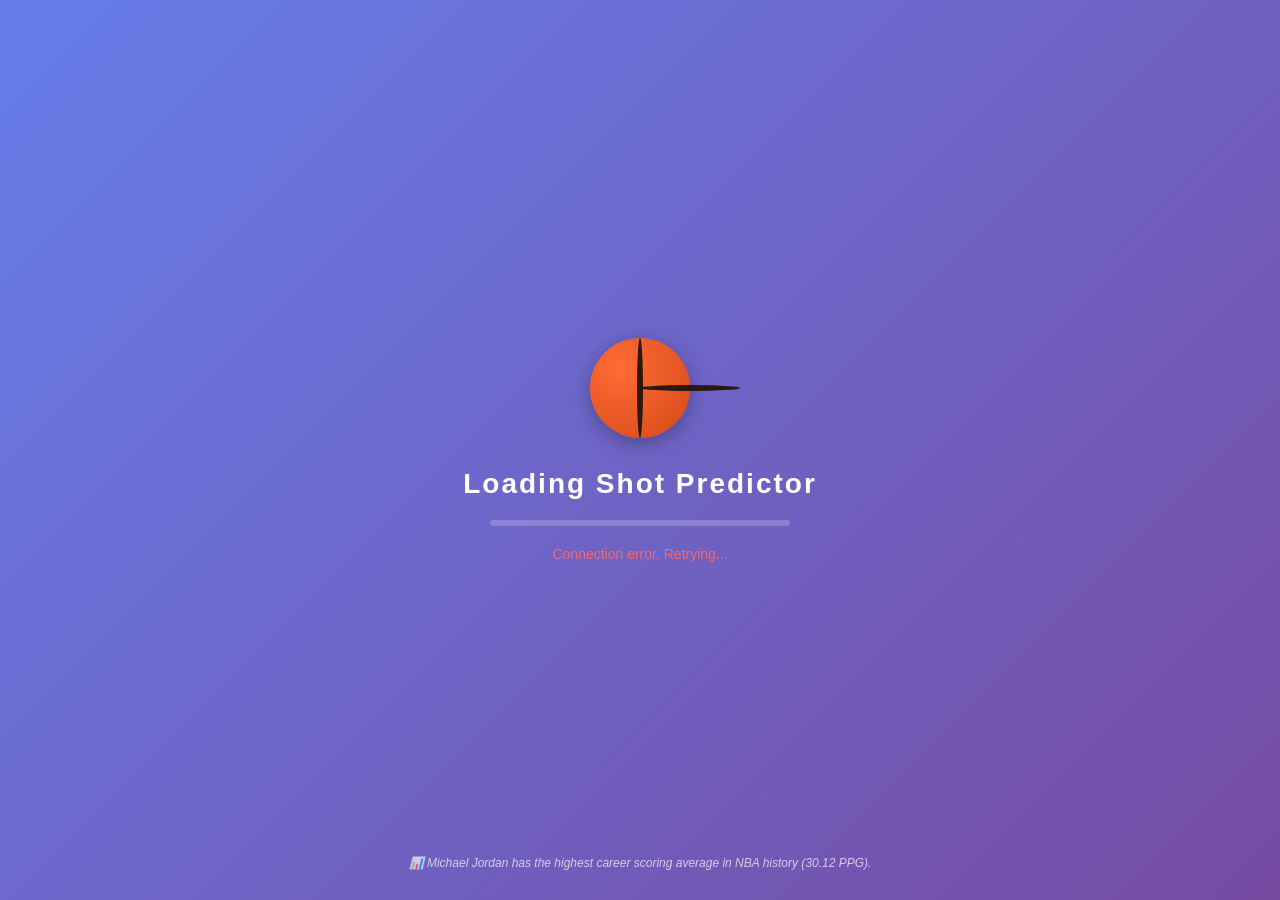
==== templates/loading.html @ 74094170 "Update loading.html" ====
<!DOCTYPE html>
<html lang="en">
<head>
    <meta charset="UTF-8">
    <meta name="viewport" content="width=device-width, initial-scale=1.0">
    <meta http-equiv="Cache-Control" content="no-cache, no-store, must-revalidate">
    <meta http-equiv="Pragma" content="no-cache">
    <meta http-equiv="Expires" content="0">
    <title>Loading - Basketball Shot Predictor</title>
    <style>
        * {
            margin: 0;
            padding: 0;
            box-sizing: border-box;
        }

        body {
            font-family: 'Segoe UI', Tahoma, Geneva, Verdana, sans-serif;
            background: linear-gradient(135deg, #667eea 0%, #764ba2 100%);
            height: 100vh;
            display: flex;
            justify-content: center;
            align-items: center;
            overflow: hidden;
        }

        .loading-container {
            text-align: center;
            color: white;
        }

        .basketball-loader {
            width: 100px;
            height: 100px;
            margin: 0 auto 30px;
            position: relative;
            animation: bounce 0.8s infinite ease-in-out;
        }

        .basketball {
            width: 100px;
            height: 100px;
            background: radial-gradient(circle at 30% 30%, #FF6B35, #D44918);
            border-radius: 50%;
            position: relative;
            box-shadow: 0 5px 20px rgba(0,0,0,0.3);
        }

        .basketball::before,
        .basketball::after {
            content: '';
            position: absolute;
            background-color: #2C1810;
            border-radius: 50%;
        }

        .basketball::before {
            width: 100%;
            height: 6px;
            top: 50%;
            transform: translateY(-50%);
        }

        .basketball::after {
            width: 6px;
            height: 100%;
            left: 50%;
            transform: translateX(-50%);
        }

        .loading-text {
            font-size: 28px;
            margin-bottom: 20px;
            font-weight: bold;
            letter-spacing: 2px;
        }

        .progress-bar-container {
            width: 300px;
            height: 6px;
            background: rgba(255,255,255,0.2);
            border-radius: 3px;
            margin: 20px auto;
            overflow: hidden;
        }

        .progress-bar {
            width: 0%;
            height: 100%;
            background: #FF6B35;
            border-radius: 3px;
            transition: width 0.3s ease;
        }

        .status-text {
            font-size: 14px;
            opacity: 0.9;
            margin-top: 10px;
        }

        .shot-fact {
            position: absolute;
            bottom: 30px;
            left: 0;
            right: 0;
            text-align: center;
            color: rgba(255,255,255,0.7);
            font-size: 12px;
            font-style: italic;
        }

        @keyframes bounce {
            0%, 100% {
                transform: translateY(0);
            }
            50% {
                transform: translateY(-20px);
            }
        }

        .fade-out {
            animation: fadeOut 0.5s ease-out forwards;
        }

        @keyframes fadeOut {
            from {
                opacity: 1;
            }
            to {
                opacity: 0;
                visibility: hidden;
            }
        }
    </style>
</head>
<body>
    <div class="loading-container" id="loadingContainer">
        <div class="basketball-loader">
            <div class="basketball"></div>
        </div>
        <div class="loading-text">Loading Shot Predictor</div>
        <div class="progress-bar-container">
            <div class="progress-bar" id="progressBar"></div>
        </div>
        <div class="status-text" id="statusText">Preparing your experience...</div>
    </div>
    
    <div class="shot-fact" id="factText"></div>

    <script>
        // Basketball facts to show during loading
        const basketballFacts = [
            "🏀 Did you know? The three-point line was introduced in the NBA in 1979.",
            "📊 Michael Jordan has the highest career scoring average in NBA history (30.12 PPG).",
            "🏆 Stephen Curry holds the record for most three-pointers made in a season (402).",
            "🎯 The free throw line is 15 feet from the backboard.",
            "⏱️ The shot clock was introduced in 1954 to speed up the game.",
            "🌟 LeBron James is the only player to record 30,000 points, 10,000 rebounds, and 10,000 assists.",
            "🏀 The NBA's all-time scoring leader is LeBron James.",
            "📈 The most points scored in a single game is 100 by Wilt Chamberlain.",
            "🎪 The basketball hoop is 10 feet high.",
            "⏰ Games consist of four 12-minute quarters in the NBA."
        ];
        
        let progress = 0;
        let factIndex = 0;
        const progressBar = document.getElementById('progressBar');
        const statusText = document.getElementById('statusText');
        const loadingContainer = document.getElementById('loadingContainer');
        const factText = document.getElementById('factText');
        
        const statusMessages = [
            'Loading prediction model...',
            'Analyzing shot patterns...',
            'Calibrating shooting metrics...',
            'Ready to predict your shots!'
        ];
        
        // Show random basketball facts
        function showRandomFact() {
            factIndex = (factIndex + 1) % basketballFacts.length;
            factText.textContent = basketballFacts[factIndex];
            factText.style.opacity = '1';
        }
        
        // Start showing facts every 3 seconds
        showRandomFact();
        setInterval(showRandomFact, 3500);
        
        async function initialize() {
            // Animate progress bar
            const progressInterval = setInterval(() => {
                if (progress < 90) {
                    progress += Math.random() * 12;
                    progress = Math.min(progress, 90);
                    progressBar.style.width = progress + '%';
                    
                    const messageIndex = Math.min(Math.floor(progress / 25), statusMessages.length - 1);
                    statusText.textContent = statusMessages[messageIndex];
                }
            }, 200);
            
            try {
                // Call the initialization endpoint
                const response = await fetch('/api/initialize', {
                    method: 'GET',
                    headers: {
                        'Cache-Control': 'no-cache',
                        'Pragma': 'no-cache'
                    }
                });
                
                const data = await response.json();
                
                clearInterval(progressInterval);
                
                if (data.status === 'success') {
                    // Complete the progress bar
                    progressBar.style.width = '100%';
                    statusText.textContent = 'Ready! Redirecting...';
                    
                    // Wait a moment to show completion
                    await new Promise(resolve => setTimeout(resolve, 800));
                    
                    // Fade out loading screen
                    loadingContainer.classList.add('fade-out');
                    
                    // Redirect to main application
                    setTimeout(() => {
                        window.location.href = '/';
                    }, 500);
                } else {
                    throw new Error(data.message);
                }
            } catch (error) {
                clearInterval(progressInterval);
                console.error('Initialization error:', error);
                statusText.textContent = 'Connection error. Retrying...';
                statusText.style.color = '#ff6b6b';
                
                // Retry after 2 seconds
                setTimeout(() => {
                    statusText.style.color = 'white';
                    statusText.textContent = 'Retrying...';
                    progress = 0;
                    progressBar.style.width = '0%';
                    initialize();
                }, 2000);
            }
        }
        
        // Start initialization when page loads
        if (document.readyState === 'loading') {
            document.addEventListener('DOMContentLoaded', initialize);
        } else {
            initialize();
        }
    </script>
</body>
</html>
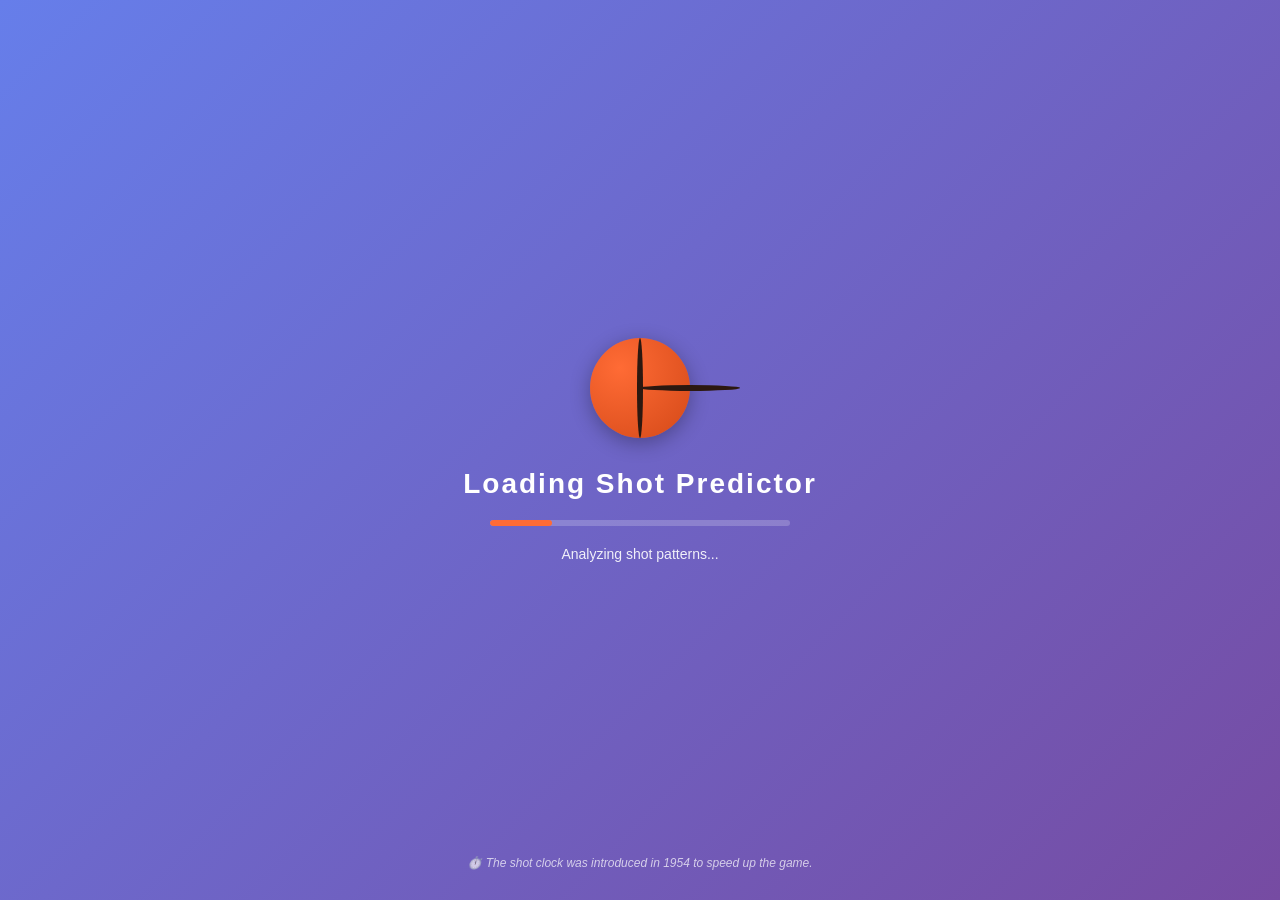
==== commit 284417d7: "Update loading.html" ====
--- a/templates/loading.html
+++ b/templates/loading.html
@@ -159,7 +159,9 @@
             "🏀 The NBA's all-time scoring leader is LeBron James.",
             "📈 The most points scored in a single game is 100 by Wilt Chamberlain.",
             "🎪 The basketball hoop is 10 feet high.",
-            "⏰ Games consist of four 12-minute quarters in the NBA."
+            "⏰ Games consist of four 12-minute quarters in the NBA.",
+            "🎯 Career free throw percentage leader is Stephen Curry at 90.8%",
+            "🏆 The Chicago Bulls had a 72-10 season in 1995-96"
         ];
         
         let progress = 0;
@@ -173,12 +175,13 @@
             'Loading prediction model...',
             'Analyzing shot patterns...',
             'Calibrating shooting metrics...',
+            'Loading player statistics...',
             'Ready to predict your shots!'
         ];
         
         // Show random basketball facts
         function showRandomFact() {
-            factIndex = (factIndex + 1) % basketballFacts.length;
+            factIndex = Math.floor(Math.random() * basketballFacts.length);
             factText.textContent = basketballFacts[factIndex];
             factText.style.opacity = '1';
         }
@@ -188,6 +191,8 @@
         setInterval(showRandomFact, 3500);
         
         async function initialize() {
+            console.log("Loading screen started - initializing...");
+            
             // Animate progress bar
             const progressInterval = setInterval(() => {
                 if (progress < 90) {
@@ -195,14 +200,17 @@
                     progress = Math.min(progress, 90);
                     progressBar.style.width = progress + '%';
                     
-                    const messageIndex = Math.min(Math.floor(progress / 25), statusMessages.length - 1);
+                    const messageIndex = Math.min(Math.floor(progress / 20), statusMessages.length - 1);
                     statusText.textContent = statusMessages[messageIndex];
                 }
             }, 200);
             
             try {
-                // Call the initialization endpoint
-                const response = await fetch('/api/initialize', {
+                // Simulate loading time (remove or adjust as needed)
+                await new Promise(resolve => setTimeout(resolve, 2000));
+                
+                // Call the initialization endpoint (optional)
+                await fetch('/api/initialize', {
                     method: 'GET',
                     headers: {
                         'Cache-Control': 'no-cache',
@@ -210,28 +218,23 @@
                     }
                 });
                 
-                const data = await response.json();
-                
                 clearInterval(progressInterval);
                 
-                if (data.status === 'success') {
-                    // Complete the progress bar
-                    progressBar.style.width = '100%';
-                    statusText.textContent = 'Ready! Redirecting...';
-                    
-                    // Wait a moment to show completion
-                    await new Promise(resolve => setTimeout(resolve, 800));
-                    
-                    // Fade out loading screen
-                    loadingContainer.classList.add('fade-out');
-                    
-                    // Redirect to main application
-                    setTimeout(() => {
-                        window.location.href = '/';
-                    }, 500);
-                } else {
-                    throw new Error(data.message);
-                }
+                // Complete the progress bar
+                progressBar.style.width = '100%';
+                statusText.textContent = 'Ready! Redirecting...';
+                
+                // Wait a moment to show completion
+                await new Promise(resolve => setTimeout(resolve, 800));
+                
+                // Fade out loading screen
+                loadingContainer.classList.add('fade-out');
+                
+                // Redirect to main application with loaded parameter
+                setTimeout(() => {
+                    window.location.href = '/?loaded=true';
+                }, 500);
+                
             } catch (error) {
                 clearInterval(progressInterval);
                 console.error('Initialization error:', error);
@@ -249,10 +252,19 @@
             }
         }
         
+        // Prevent back/forward cache from skipping loading screen
+        window.addEventListener('pageshow', function(event) {
+            if (event.persisted) {
+                console.log('Page restored from cache, reloading to show loading screen');
+                window.location.reload();
+            }
+        });
+        
         // Start initialization when page loads
         if (document.readyState === 'loading') {
             document.addEventListener('DOMContentLoaded', initialize);
         } else {
+            console.log('Document already loaded, running initialization immediately');
             initialize();
         }
     </script>
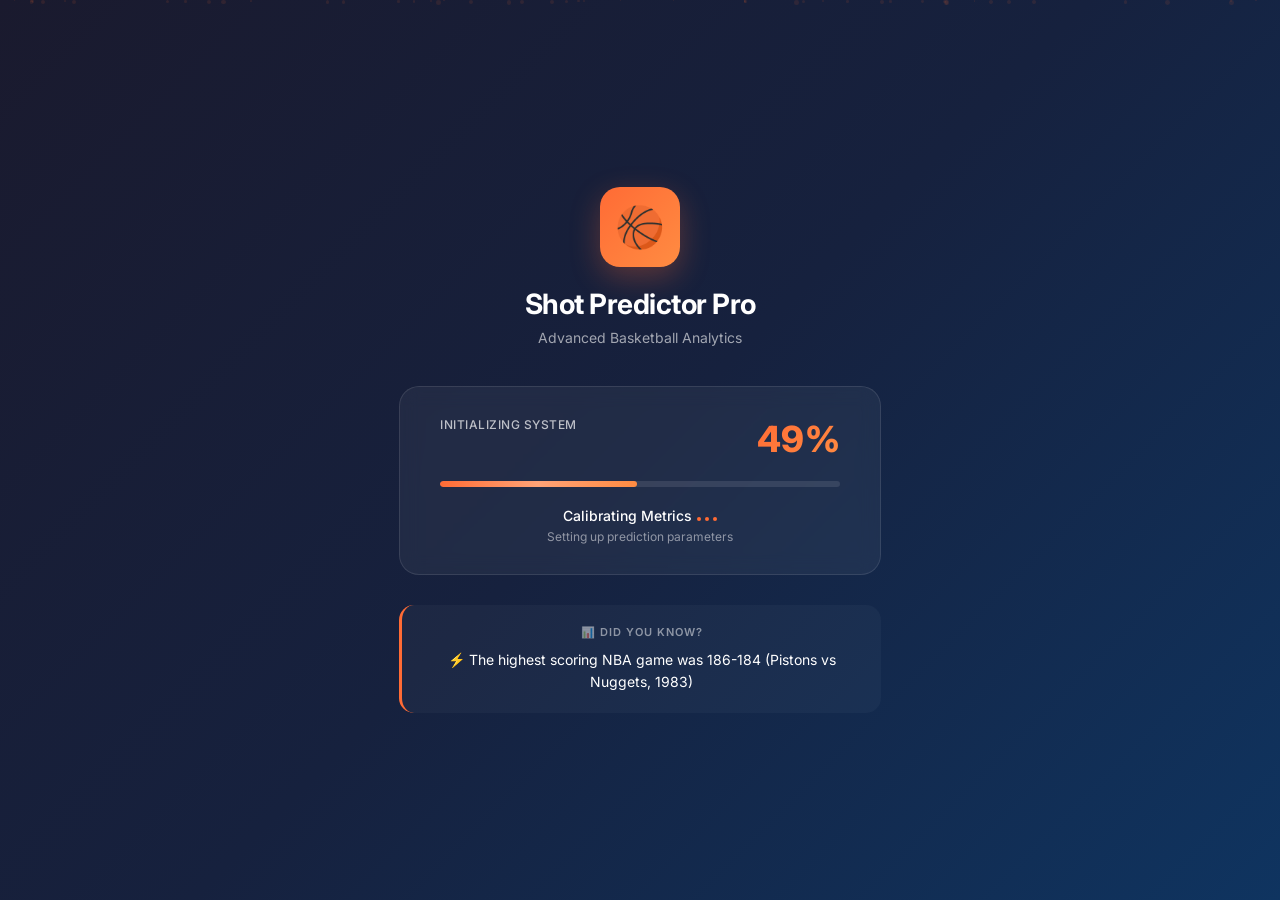
==== commit 8ee00de7: "Update loading.html" ====
--- a/templates/loading.html
+++ b/templates/loading.html
@@ -6,7 +6,8 @@
     <meta http-equiv="Cache-Control" content="no-cache, no-store, must-revalidate">
     <meta http-equiv="Pragma" content="no-cache">
     <meta http-equiv="Expires" content="0">
-    <title>Loading - Basketball Shot Predictor</title>
+    <title>Basketball Shot Predictor | Loading</title>
+    <link href="https://fonts.googleapis.com/css2?family=Inter:wght@300;400;500;600;700;800&display=swap" rel="stylesheet">
     <style>
         * {
             margin: 0;
@@ -15,116 +16,303 @@
         }
 
         body {
-            font-family: 'Segoe UI', Tahoma, Geneva, Verdana, sans-serif;
-            background: linear-gradient(135deg, #667eea 0%, #764ba2 100%);
-            height: 100vh;
+            font-family: 'Inter', -apple-system, BlinkMacSystemFont, 'Segoe UI', sans-serif;
+            background: linear-gradient(135deg, #1a1a2e 0%, #16213e 50%, #0f3460 100%);
+            min-height: 100vh;
             display: flex;
+            align-items: center;
             justify-content: center;
+            position: relative;
+            overflow: hidden;
+        }
+
+        /* Animated background particles */
+        .bg-particles {
+            position: absolute;
+            width: 100%;
+            height: 100%;
+            overflow: hidden;
+        }
+
+        .particle {
+            position: absolute;
+            background: rgba(255, 107, 53, 0.1);
+            border-radius: 50%;
+            animation: float linear infinite;
+        }
+
+        @keyframes float {
+            0% {
+                transform: translateY(100vh) rotate(0deg);
+                opacity: 0;
+            }
+            10% {
+                opacity: 0.5;
+            }
+            90% {
+                opacity: 0.5;
+            }
+            100% {
+                transform: translateY(-100vh) rotate(360deg);
+                opacity: 0;
+            }
+        }
+
+        /* Main container */
+        .loading-container {
+            position: relative;
+            z-index: 2;
+            text-align: center;
+            padding: 40px;
+            animation: fadeInUp 0.6s ease-out;
+        }
+
+        @keyframes fadeInUp {
+            from {
+                opacity: 0;
+                transform: translateY(30px);
+            }
+            to {
+                opacity: 1;
+                transform: translateY(0);
+            }
+        }
+
+        /* Basketball court pattern overlay */
+        .court-pattern {
+            position: absolute;
+            width: 100%;
+            height: 100%;
+            background-image: radial-gradient(circle at 20% 50%, rgba(255,107,53,0.03) 2%, transparent 2.5%);
+            background-size: 30px 30px;
+            pointer-events: none;
+        }
+
+        /* Logo/Brand section */
+        .brand {
+            margin-bottom: 40px;
+        }
+
+        .logo {
+            width: 80px;
+            height: 80px;
+            margin: 0 auto 20px;
+            background: linear-gradient(135deg, #FF6B35, #FF8C42);
+            border-radius: 20px;
+            display: flex;
             align-items: center;
+            justify-content: center;
+            font-size: 40px;
+            box-shadow: 0 10px 30px rgba(255, 107, 53, 0.3);
+            animation: pulse 2s ease-in-out infinite;
+        }
+
+        @keyframes pulse {
+            0%, 100% {
+                transform: scale(1);
+                box-shadow: 0 10px 30px rgba(255, 107, 53, 0.3);
+            }
+            50% {
+                transform: scale(1.05);
+                box-shadow: 0 15px 40px rgba(255, 107, 53, 0.5);
+            }
+        }
+
+        .brand h1 {
+            color: white;
+            font-size: 28px;
+            font-weight: 700;
+            letter-spacing: -0.5px;
+            margin-bottom: 8px;
+        }
+
+        .brand p {
+            color: rgba(255,255,255,0.6);
+            font-size: 14px;
+            font-weight: 400;
+        }
+
+        /* Progress section */
+        .progress-section {
+            background: rgba(255,255,255,0.05);
+            backdrop-filter: blur(10px);
+            border-radius: 20px;
+            padding: 30px 40px;
+            margin-top: 20px;
+            border: 1px solid rgba(255,255,255,0.1);
+        }
+
+        .progress-stats {
+            display: flex;
+            justify-content: space-between;
+            margin-bottom: 15px;
+            font-size: 12px;
+            font-weight: 500;
+            color: rgba(255,255,255,0.7);
+            text-transform: uppercase;
+            letter-spacing: 0.5px;
+        }
+
+        .progress-bar-container {
+            width: 400px;
+            height: 6px;
+            background: rgba(255,255,255,0.1);
+            border-radius: 10px;
             overflow: hidden;
-        }
-
-        .loading-container {
-            text-align: center;
-            color: white;
-        }
-
-        .basketball-loader {
-            width: 100px;
-            height: 100px;
-            margin: 0 auto 30px;
-            position: relative;
-            animation: bounce 0.8s infinite ease-in-out;
-        }
-
-        .basketball {
-            width: 100px;
-            height: 100px;
-            background: radial-gradient(circle at 30% 30%, #FF6B35, #D44918);
-            border-radius: 50%;
-            position: relative;
-            box-shadow: 0 5px 20px rgba(0,0,0,0.3);
-        }
-
-        .basketball::before,
-        .basketball::after {
-            content: '';
-            position: absolute;
-            background-color: #2C1810;
-            border-radius: 50%;
-        }
-
-        .basketball::before {
-            width: 100%;
-            height: 6px;
-            top: 50%;
-            transform: translateY(-50%);
-        }
-
-        .basketball::after {
-            width: 6px;
-            height: 100%;
-            left: 50%;
-            transform: translateX(-50%);
-        }
-
-        .loading-text {
-            font-size: 28px;
             margin-bottom: 20px;
-            font-weight: bold;
-            letter-spacing: 2px;
-        }
-
-        .progress-bar-container {
-            width: 300px;
-            height: 6px;
-            background: rgba(255,255,255,0.2);
-            border-radius: 3px;
-            margin: 20px auto;
-            overflow: hidden;
         }
 
         .progress-bar {
             width: 0%;
             height: 100%;
+            background: linear-gradient(90deg, #FF6B35, #FF8C42);
+            border-radius: 10px;
+            transition: width 0.4s cubic-bezier(0.4, 0, 0.2, 1);
+            position: relative;
+            overflow: hidden;
+        }
+
+        .progress-bar::after {
+            content: '';
+            position: absolute;
+            top: 0;
+            left: 0;
+            bottom: 0;
+            right: 0;
+            background: linear-gradient(90deg, 
+                transparent, 
+                rgba(255,255,255,0.3), 
+                transparent);
+            animation: shimmer 1.5s infinite;
+        }
+
+        @keyframes shimmer {
+            0% {
+                transform: translateX(-100%);
+            }
+            100% {
+                transform: translateX(100%);
+            }
+        }
+
+        .status-text {
+            color: white;
+            font-size: 14px;
+            font-weight: 500;
+            margin-bottom: 5px;
+        }
+
+        .status-subtext {
+            color: rgba(255,255,255,0.5);
+            font-size: 12px;
+        }
+
+        /* Facts section */
+        .facts-section {
+            margin-top: 30px;
+            padding: 20px;
+            background: rgba(255,255,255,0.03);
+            border-radius: 15px;
+            border-left: 3px solid #FF6B35;
+        }
+
+        .fact-label {
+            color: rgba(255,255,255,0.5);
+            font-size: 11px;
+            text-transform: uppercase;
+            letter-spacing: 1px;
+            margin-bottom: 10px;
+            font-weight: 600;
+        }
+
+        .fact-text {
+            color: white;
+            font-size: 14px;
+            font-weight: 400;
+            line-height: 1.6;
+            max-width: 400px;
+            margin: 0 auto;
+        }
+
+        /* Loading dots animation */
+        .loading-dots {
+            display: inline-flex;
+            gap: 4px;
+            margin-left: 5px;
+        }
+
+        .loading-dots span {
+            width: 4px;
+            height: 4px;
             background: #FF6B35;
-            border-radius: 3px;
-            transition: width 0.3s ease;
-        }
-
-        .status-text {
-            font-size: 14px;
-            opacity: 0.9;
-            margin-top: 10px;
-        }
-
-        .shot-fact {
-            position: absolute;
-            bottom: 30px;
-            left: 0;
-            right: 0;
-            text-align: center;
-            color: rgba(255,255,255,0.7);
-            font-size: 12px;
-            font-style: italic;
-        }
-
-        @keyframes bounce {
+            border-radius: 50%;
+            animation: dotPulse 1.4s ease-in-out infinite;
+        }
+
+        .loading-dots span:nth-child(2) {
+            animation-delay: 0.2s;
+        }
+
+        .loading-dots span:nth-child(3) {
+            animation-delay: 0.4s;
+        }
+
+        @keyframes dotPulse {
             0%, 100% {
-                transform: translateY(0);
+                opacity: 0.3;
+                transform: scale(0.8);
             }
             50% {
-                transform: translateY(-20px);
-            }
-        }
-
+                opacity: 1;
+                transform: scale(1.2);
+            }
+        }
+
+        /* Percentage display */
+        .percentage {
+            font-size: 36px;
+            font-weight: 800;
+            background: linear-gradient(135deg, #FF6B35, #FF8C42);
+            -webkit-background-clip: text;
+            background-clip: text;
+            color: transparent;
+            margin-bottom: 5px;
+        }
+
+        /* Responsive design */
+        @media (max-width: 768px) {
+            .progress-section {
+                padding: 20px 25px;
+            }
+            
+            .progress-bar-container {
+                width: 280px;
+            }
+            
+            .percentage {
+                font-size: 28px;
+            }
+            
+            .brand h1 {
+                font-size: 24px;
+            }
+            
+            .logo {
+                width: 60px;
+                height: 60px;
+                font-size: 30px;
+            }
+        }
+
+        /* Fade out animation */
         .fade-out {
-            animation: fadeOut 0.5s ease-out forwards;
+            animation: fadeOut 0.6s ease-out forwards;
         }
 
         @keyframes fadeOut {
             from {
                 opacity: 1;
+                visibility: visible;
             }
             to {
                 opacity: 0;
@@ -134,137 +322,252 @@
     </style>
 </head>
 <body>
+    <!-- Animated background particles -->
+    <div class="bg-particles" id="particles"></div>
+    <div class="court-pattern"></div>
+
     <div class="loading-container" id="loadingContainer">
-        <div class="basketball-loader">
-            <div class="basketball"></div>
+        <div class="brand">
+            <div class="logo">
+                🏀
+            </div>
+            <h1>Shot Predictor Pro</h1>
+            <p>Advanced Basketball Analytics</p>
         </div>
-        <div class="loading-text">Loading Shot Predictor</div>
-        <div class="progress-bar-container">
-            <div class="progress-bar" id="progressBar"></div>
+
+        <div class="progress-section">
+            <div class="progress-stats">
+                <span>Initializing System</span>
+                <span id="percentageDisplay" class="percentage">0%</span>
+            </div>
+            <div class="progress-bar-container">
+                <div class="progress-bar" id="progressBar"></div>
+            </div>
+            <div class="status-text" id="statusText">
+                Loading model components
+                <div class="loading-dots">
+                    <span></span>
+                    <span></span>
+                    <span></span>
+                </div>
+            </div>
+            <div class="status-subtext" id="statusSubtext">Please wait while we prepare your experience</div>
         </div>
-        <div class="status-text" id="statusText">Preparing your experience...</div>
+
+        <div class="facts-section">
+            <div class="fact-label">📊 DID YOU KNOW?</div>
+            <div class="fact-text" id="factText">
+                Loading interesting facts...
+            </div>
+        </div>
     </div>
-    
-    <div class="shot-fact" id="factText"></div>
 
     <script>
-        // Basketball facts to show during loading
+        // Professional basketball facts database
         const basketballFacts = [
-            "🏀 Did you know? The three-point line was introduced in the NBA in 1979.",
-            "📊 Michael Jordan has the highest career scoring average in NBA history (30.12 PPG).",
-            "🏆 Stephen Curry holds the record for most three-pointers made in a season (402).",
-            "🎯 The free throw line is 15 feet from the backboard.",
-            "⏱️ The shot clock was introduced in 1954 to speed up the game.",
-            "🌟 LeBron James is the only player to record 30,000 points, 10,000 rebounds, and 10,000 assists.",
-            "🏀 The NBA's all-time scoring leader is LeBron James.",
-            "📈 The most points scored in a single game is 100 by Wilt Chamberlain.",
-            "🎪 The basketball hoop is 10 feet high.",
-            "⏰ Games consist of four 12-minute quarters in the NBA.",
-            "🎯 Career free throw percentage leader is Stephen Curry at 90.8%",
-            "🏆 The Chicago Bulls had a 72-10 season in 1995-96"
+            {
+                fact: "The NBA's three-point line is 23 feet 9 inches at the top of the key",
+                icon: "🎯"
+            },
+            {
+                fact: "Michael Jordan holds the record for highest career scoring average at 30.12 PPG",
+                icon: "👑"
+            },
+            {
+                fact: "Stephen Curry made 402 three-pointers in the 2015-16 season, an NBA record",
+                icon: "🏆"
+            },
+            {
+                fact: "The free throw line has been 15 feet from the backboard since 1895",
+                icon: "📏"
+            },
+            {
+                fact: "Wilt Chamberlain once scored 100 points in a single game (1962)",
+                icon: "💯"
+            },
+            {
+                fact: "LeBron James is the only player with 30K+ points, 10K+ rebounds, and 10K+ assists",
+                icon: "🌟"
+            },
+            {
+                fact: "The shot clock was introduced in 1954 to increase scoring and pace",
+                icon: "⏱️"
+            },
+            {
+                fact: "NBA players shoot approximately 74% from the free throw line on average",
+                icon: "📈"
+            },
+            {
+                fact: "The record for most assists in a single game is 30 by Scott Skiles",
+                icon: "🎯"
+            },
+            {
+                fact: "Dirk Nowitzki played 21 seasons with the same team (most in NBA history)",
+                icon: "🤝"
+            },
+            {
+                fact: "The highest scoring NBA game was 186-184 (Pistons vs Nuggets, 1983)",
+                icon: "⚡"
+            },
+            {
+                fact: "Kareem Abdul-Jabbar scored the most career points (38,387) before LeBron broke it",
+                icon: "📊"
+            }
         ];
+
+        let progress = 0;
+        let currentFactIndex = 0;
+        let animationFrameId = null;
         
-        let progress = 0;
-        let factIndex = 0;
         const progressBar = document.getElementById('progressBar');
         const statusText = document.getElementById('statusText');
+        const statusSubtext = document.getElementById('statusSubtext');
         const loadingContainer = document.getElementById('loadingContainer');
         const factText = document.getElementById('factText');
-        
+        const percentageDisplay = document.getElementById('percentageDisplay');
+
         const statusMessages = [
-            'Loading prediction model...',
-            'Analyzing shot patterns...',
-            'Calibrating shooting metrics...',
-            'Loading player statistics...',
-            'Ready to predict your shots!'
+            { main: "Loading AI Model", sub: "Initializing neural networks and algorithms" },
+            { main: "Analyzing Shot Patterns", sub: "Processing historical basketball data" },
+            { main: "Calibrating Metrics", sub: "Setting up prediction parameters" },
+            { main: "Loading Player Profiles", sub: "Configuring player statistics database" },
+            { main: "Optimizing Performance", sub: "Fine-tuning prediction accuracy" },
+            { main: "Finalizing Setup", sub: "Almost ready to predict" }
         ];
-        
-        // Show random basketball facts
+
+        // Generate floating particles
+        function createParticles() {
+            const particlesContainer = document.getElementById('particles');
+            const particleCount = 50;
+            
+            for (let i = 0; i < particleCount; i++) {
+                const particle = document.createElement('div');
+                particle.className = 'particle';
+                const size = Math.random() * 4 + 1;
+                particle.style.width = `${size}px`;
+                particle.style.height = `${size}px`;
+                particle.style.left = `${Math.random() * 100}%`;
+                particle.style.animationDuration = `${Math.random() * 10 + 10}s`;
+                particle.style.animationDelay = `${Math.random() * 5}s`;
+                particlesContainer.appendChild(particle);
+            }
+        }
+
+        // Show random fact with animation
         function showRandomFact() {
-            factIndex = Math.floor(Math.random() * basketballFacts.length);
-            factText.textContent = basketballFacts[factIndex];
-            factText.style.opacity = '1';
-        }
-        
-        // Start showing facts every 3 seconds
-        showRandomFact();
-        setInterval(showRandomFact, 3500);
-        
+            const randomIndex = Math.floor(Math.random() * basketballFacts.length);
+            const fact = basketballFacts[randomIndex];
+            factText.style.opacity = '0';
+            setTimeout(() => {
+                factText.innerHTML = `${fact.icon} ${fact.fact}`;
+                factText.style.opacity = '1';
+            }, 300);
+        }
+
+        // Update UI with smooth progress
+        function updateProgress(value) {
+            const roundedValue = Math.floor(value);
+            percentageDisplay.textContent = `${roundedValue}%`;
+            progressBar.style.width = `${value}%`;
+            
+            // Update status messages based on progress
+            const messageIndex = Math.min(Math.floor(value / 17), statusMessages.length - 1);
+            if (messageIndex >= 0 && statusMessages[messageIndex]) {
+                statusText.innerHTML = `${statusMessages[messageIndex].main}<div class="loading-dots"><span></span><span></span><span></span></div>`;
+                statusSubtext.textContent = statusMessages[messageIndex].sub;
+            }
+        }
+
         async function initialize() {
-            console.log("Loading screen started - initializing...");
-            
-            // Animate progress bar
-            const progressInterval = setInterval(() => {
+            console.log("Initializing Shot Predictor Pro...");
+            createParticles();
+            showRandomFact();
+            
+            // Rotate facts every 4 seconds
+            const factInterval = setInterval(showRandomFact, 4000);
+            
+            // Animate progress bar smoothly
+            const startTime = Date.now();
+            const duration = 2500; // 2.5 seconds for smooth loading
+            
+            function animateProgress() {
+                const elapsed = Date.now() - startTime;
+                const newProgress = Math.min((elapsed / duration) * 100, 90);
+                progress = newProgress;
+                updateProgress(progress);
+                
                 if (progress < 90) {
-                    progress += Math.random() * 12;
-                    progress = Math.min(progress, 90);
-                    progressBar.style.width = progress + '%';
-                    
-                    const messageIndex = Math.min(Math.floor(progress / 20), statusMessages.length - 1);
-                    statusText.textContent = statusMessages[messageIndex];
+                    animationFrameId = requestAnimationFrame(animateProgress);
                 }
-            }, 200);
+            }
+            
+            animateProgress();
             
             try {
-                // Simulate loading time (remove or adjust as needed)
-                await new Promise(resolve => setTimeout(resolve, 2000));
+                // Simulate API call (replace with actual fetch if needed)
+                await new Promise(resolve => setTimeout(resolve, duration));
                 
-                // Call the initialization endpoint (optional)
-                await fetch('/api/initialize', {
-                    method: 'GET',
-                    headers: {
-                        'Cache-Control': 'no-cache',
-                        'Pragma': 'no-cache'
+                // Optional: Call your initialization endpoint
+                try {
+                    await fetch('/api/initialize', {
+                        method: 'GET',
+                        headers: {
+                            'Cache-Control': 'no-cache',
+                            'Pragma': 'no-cache'
+                        }
+                    });
+                } catch (e) {
+                    console.log("API endpoint not found, continuing...");
+                }
+                
+                // Complete the progress
+                if (animationFrameId) {
+                    cancelAnimationFrame(animationFrameId);
+                }
+                
+                // Animate to 100%
+                let complete = 90;
+                const completeInterval = setInterval(() => {
+                    complete += 2;
+                    updateProgress(complete);
+                    if (complete >= 100) {
+                        clearInterval(completeInterval);
+                        statusText.innerHTML = `Ready to Predict!`;
+                        statusSubtext.textContent = "Redirecting you to the dashboard...";
+                        
+                        setTimeout(() => {
+                            loadingContainer.classList.add('fade-out');
+                            setTimeout(() => {
+                                window.location.href = '/?loaded=true';
+                            }, 600);
+                        }, 500);
                     }
-                });
+                }, 30);
                 
-                clearInterval(progressInterval);
-                
-                // Complete the progress bar
-                progressBar.style.width = '100%';
-                statusText.textContent = 'Ready! Redirecting...';
-                
-                // Wait a moment to show completion
-                await new Promise(resolve => setTimeout(resolve, 800));
-                
-                // Fade out loading screen
-                loadingContainer.classList.add('fade-out');
-                
-                // Redirect to main application with loaded parameter
-                setTimeout(() => {
-                    window.location.href = '/?loaded=true';
-                }, 500);
+                clearInterval(factInterval);
                 
             } catch (error) {
-                clearInterval(progressInterval);
                 console.error('Initialization error:', error);
-                statusText.textContent = 'Connection error. Retrying...';
-                statusText.style.color = '#ff6b6b';
-                
-                // Retry after 2 seconds
-                setTimeout(() => {
-                    statusText.style.color = 'white';
-                    statusText.textContent = 'Retrying...';
-                    progress = 0;
-                    progressBar.style.width = '0%';
-                    initialize();
-                }, 2000);
+                statusText.innerHTML = `Connection Error`;
+                statusSubtext.textContent = "Please check your connection and refresh";
+                if (animationFrameId) {
+                    cancelAnimationFrame(animationFrameId);
+                }
             }
         }
         
-        // Prevent back/forward cache from skipping loading screen
+        // Handle page cache
         window.addEventListener('pageshow', function(event) {
             if (event.persisted) {
-                console.log('Page restored from cache, reloading to show loading screen');
+                console.log('Page restored from cache, reloading...');
                 window.location.reload();
             }
         });
         
-        // Start initialization when page loads
+        // Start initialization
         if (document.readyState === 'loading') {
             document.addEventListener('DOMContentLoaded', initialize);
         } else {
-            console.log('Document already loaded, running initialization immediately');
             initialize();
         }
     </script>
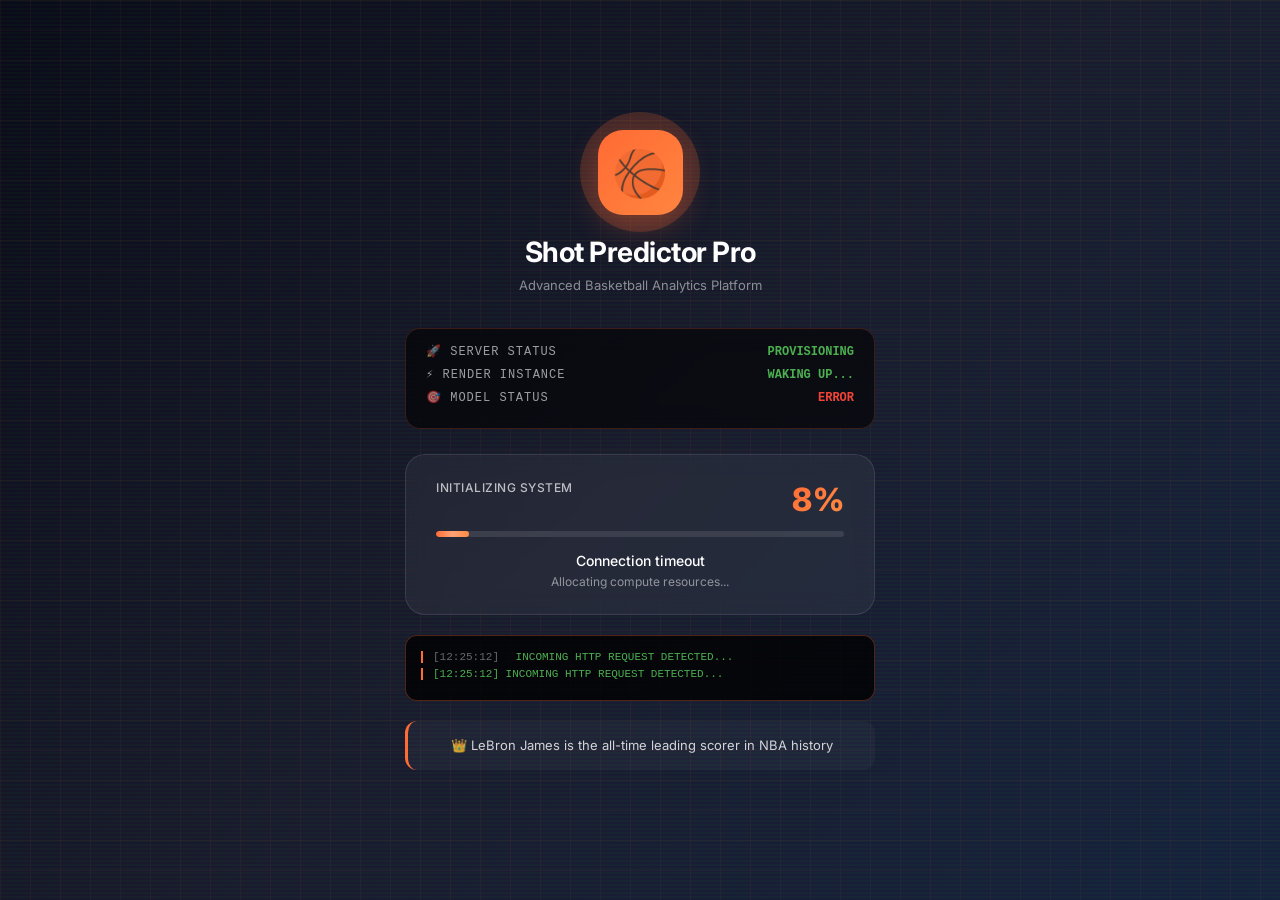
==== commit d8cda7ad: "Update loading.html" ====
--- a/templates/loading.html
+++ b/templates/loading.html
@@ -6,7 +6,7 @@
     <meta http-equiv="Cache-Control" content="no-cache, no-store, must-revalidate">
     <meta http-equiv="Pragma" content="no-cache">
     <meta http-equiv="Expires" content="0">
-    <title>Basketball Shot Predictor | Loading</title>
+    <title>Starting Shot Predictor | Loading</title>
     <link href="https://fonts.googleapis.com/css2?family=Inter:wght@300;400;500;600;700;800&display=swap" rel="stylesheet">
     <style>
         * {
@@ -17,7 +17,7 @@
 
         body {
             font-family: 'Inter', -apple-system, BlinkMacSystemFont, 'Segoe UI', sans-serif;
-            background: linear-gradient(135deg, #1a1a2e 0%, #16213e 50%, #0f3460 100%);
+            background: linear-gradient(135deg, #0a0a1a 0%, #1a1a2e 50%, #16213e 100%);
             min-height: 100vh;
             display: flex;
             align-items: center;
@@ -26,35 +26,40 @@
             overflow: hidden;
         }
 
-        /* Animated background particles */
-        .bg-particles {
+        /* Terminal-style background effect */
+        .terminal-bg {
             position: absolute;
             width: 100%;
             height: 100%;
-            overflow: hidden;
-        }
-
-        .particle {
+            background: 
+                repeating-linear-gradient(
+                    0deg,
+                    transparent,
+                    transparent 2px,
+                    rgba(0, 255, 0, 0.03) 2px,
+                    rgba(0, 255, 0, 0.03) 4px
+                );
+            pointer-events: none;
+        }
+
+        /* Animated grid */
+        .grid {
             position: absolute;
-            background: rgba(255, 107, 53, 0.1);
-            border-radius: 50%;
-            animation: float linear infinite;
-        }
-
-        @keyframes float {
+            width: 100%;
+            height: 100%;
+            background-image: 
+                linear-gradient(rgba(255,107,53,0.05) 1px, transparent 1px),
+                linear-gradient(90deg, rgba(255,107,53,0.05) 1px, transparent 1px);
+            background-size: 30px 30px;
+            animation: gridMove 20s linear infinite;
+        }
+
+        @keyframes gridMove {
             0% {
-                transform: translateY(100vh) rotate(0deg);
-                opacity: 0;
-            }
-            10% {
-                opacity: 0.5;
-            }
-            90% {
-                opacity: 0.5;
+                transform: translate(0, 0);
             }
             100% {
-                transform: translateY(-100vh) rotate(360deg);
-                opacity: 0;
+                transform: translate(30px, 30px);
             }
         }
 
@@ -64,6 +69,8 @@
             z-index: 2;
             text-align: center;
             padding: 40px;
+            max-width: 550px;
+            width: 90%;
             animation: fadeInUp 0.6s ease-out;
         }
 
@@ -78,43 +85,61 @@
             }
         }
 
-        /* Basketball court pattern overlay */
-        .court-pattern {
-            position: absolute;
-            width: 100%;
-            height: 100%;
-            background-image: radial-gradient(circle at 20% 50%, rgba(255,107,53,0.03) 2%, transparent 2.5%);
-            background-size: 30px 30px;
-            pointer-events: none;
-        }
-
-        /* Logo/Brand section */
+        /* Brand section */
         .brand {
-            margin-bottom: 40px;
+            margin-bottom: 35px;
+        }
+
+        .logo-wrapper {
+            margin-bottom: 20px;
+            position: relative;
+            display: inline-block;
         }
 
         .logo {
-            width: 80px;
-            height: 80px;
-            margin: 0 auto 20px;
+            width: 85px;
+            height: 85px;
             background: linear-gradient(135deg, #FF6B35, #FF8C42);
-            border-radius: 20px;
+            border-radius: 25px;
             display: flex;
             align-items: center;
             justify-content: center;
-            font-size: 40px;
+            font-size: 45px;
             box-shadow: 0 10px 30px rgba(255, 107, 53, 0.3);
-            animation: pulse 2s ease-in-out infinite;
-        }
-
-        @keyframes pulse {
+            animation: logoGlow 2s ease-in-out infinite;
+        }
+
+        @keyframes logoGlow {
             0%, 100% {
-                transform: scale(1);
                 box-shadow: 0 10px 30px rgba(255, 107, 53, 0.3);
             }
             50% {
-                transform: scale(1.05);
-                box-shadow: 0 15px 40px rgba(255, 107, 53, 0.5);
+                box-shadow: 0 15px 40px rgba(255, 107, 53, 0.6);
+            }
+        }
+
+        .logo-pulse {
+            position: absolute;
+            top: 50%;
+            left: 50%;
+            width: 120px;
+            height: 120px;
+            background: rgba(255, 107, 53, 0.2);
+            border-radius: 50%;
+            transform: translate(-50%, -50%);
+            animation: pulseRing 1.5s ease-out infinite;
+        }
+
+        @keyframes pulseRing {
+            0% {
+                width: 85px;
+                height: 85px;
+                opacity: 0.5;
+            }
+            100% {
+                width: 150px;
+                height: 150px;
+                opacity: 0;
             }
         }
 
@@ -127,9 +152,49 @@
         }
 
         .brand p {
+            color: rgba(255,255,255,0.5);
+            font-size: 13px;
+            font-weight: 400;
+        }
+
+        /* Server status card */
+        .server-status {
+            background: rgba(0, 0, 0, 0.6);
+            backdrop-filter: blur(10px);
+            border-radius: 15px;
+            padding: 15px 20px;
+            margin-bottom: 25px;
+            border: 1px solid rgba(255, 107, 53, 0.2);
+            font-family: 'Courier New', monospace;
+        }
+
+        .status-line {
+            display: flex;
+            align-items: center;
+            justify-content: space-between;
+            margin-bottom: 8px;
+            font-size: 12px;
+        }
+
+        .status-label {
             color: rgba(255,255,255,0.6);
-            font-size: 14px;
-            font-weight: 400;
+            text-transform: uppercase;
+            letter-spacing: 1px;
+        }
+
+        .status-value {
+            color: #4CAF50;
+            font-weight: 600;
+        }
+
+        .status-value.loading {
+            color: #FF8C42;
+            animation: blink 1s infinite;
+        }
+
+        @keyframes blink {
+            0%, 100% { opacity: 1; }
+            50% { opacity: 0.5; }
         }
 
         /* Progress section */
@@ -137,15 +202,15 @@
             background: rgba(255,255,255,0.05);
             backdrop-filter: blur(10px);
             border-radius: 20px;
-            padding: 30px 40px;
-            margin-top: 20px;
+            padding: 25px 30px;
+            margin-bottom: 20px;
             border: 1px solid rgba(255,255,255,0.1);
         }
 
-        .progress-stats {
+        .progress-header {
             display: flex;
             justify-content: space-between;
-            margin-bottom: 15px;
+            margin-bottom: 12px;
             font-size: 12px;
             font-weight: 500;
             color: rgba(255,255,255,0.7);
@@ -154,12 +219,12 @@
         }
 
         .progress-bar-container {
-            width: 400px;
+            width: 100%;
             height: 6px;
             background: rgba(255,255,255,0.1);
             border-radius: 10px;
             overflow: hidden;
-            margin-bottom: 20px;
+            margin-bottom: 15px;
         }
 
         .progress-bar {
@@ -167,9 +232,8 @@
             height: 100%;
             background: linear-gradient(90deg, #FF6B35, #FF8C42);
             border-radius: 10px;
-            transition: width 0.4s cubic-bezier(0.4, 0, 0.2, 1);
+            transition: width 0.3s cubic-bezier(0.4, 0, 0.2, 1);
             position: relative;
-            overflow: hidden;
         }
 
         .progress-bar::after {
@@ -187,12 +251,8 @@
         }
 
         @keyframes shimmer {
-            0% {
-                transform: translateX(-100%);
-            }
-            100% {
-                transform: translateX(100%);
-            }
+            0% { transform: translateX(-100%); }
+            100% { transform: translateX(100%); }
         }
 
         .status-text {
@@ -207,34 +267,71 @@
             font-size: 12px;
         }
 
+        .percentage {
+            font-size: 32px;
+            font-weight: 800;
+            background: linear-gradient(135deg, #FF6B35, #FF8C42);
+            -webkit-background-clip: text;
+            background-clip: text;
+            color: transparent;
+        }
+
+        /* Console log simulation */
+        .console-logs {
+            background: rgba(0, 0, 0, 0.8);
+            border-radius: 12px;
+            padding: 15px;
+            margin-top: 20px;
+            text-align: left;
+            font-family: 'Courier New', monospace;
+            font-size: 11px;
+            max-height: 150px;
+            overflow-y: auto;
+            border: 1px solid rgba(255,107,53,0.3);
+        }
+
+        .log-entry {
+            color: #4CAF50;
+            margin-bottom: 5px;
+            padding-left: 10px;
+            border-left: 2px solid #FF6B35;
+            opacity: 0;
+            animation: logFadeIn 0.3s ease-out forwards;
+        }
+
+        @keyframes logFadeIn {
+            from {
+                opacity: 0;
+                transform: translateX(-10px);
+            }
+            to {
+                opacity: 1;
+                transform: translateX(0);
+            }
+        }
+
+        .log-time {
+            color: rgba(255,255,255,0.4);
+            margin-right: 10px;
+        }
+
         /* Facts section */
         .facts-section {
-            margin-top: 30px;
-            padding: 20px;
+            margin-top: 20px;
+            padding: 15px;
             background: rgba(255,255,255,0.03);
-            border-radius: 15px;
+            border-radius: 12px;
             border-left: 3px solid #FF6B35;
         }
 
-        .fact-label {
-            color: rgba(255,255,255,0.5);
-            font-size: 11px;
-            text-transform: uppercase;
-            letter-spacing: 1px;
-            margin-bottom: 10px;
-            font-weight: 600;
-        }
-
         .fact-text {
-            color: white;
-            font-size: 14px;
+            color: rgba(255,255,255,0.8);
+            font-size: 13px;
             font-weight: 400;
-            line-height: 1.6;
-            max-width: 400px;
-            margin: 0 auto;
-        }
-
-        /* Loading dots animation */
+            line-height: 1.5;
+        }
+
+        /* Loading dots */
         .loading-dots {
             display: inline-flex;
             gap: 4px;
@@ -249,327 +346,290 @@
             animation: dotPulse 1.4s ease-in-out infinite;
         }
 
-        .loading-dots span:nth-child(2) {
-            animation-delay: 0.2s;
-        }
-
-        .loading-dots span:nth-child(3) {
-            animation-delay: 0.4s;
-        }
+        .loading-dots span:nth-child(2) { animation-delay: 0.2s; }
+        .loading-dots span:nth-child(3) { animation-delay: 0.4s; }
 
         @keyframes dotPulse {
-            0%, 100% {
-                opacity: 0.3;
-                transform: scale(0.8);
-            }
-            50% {
-                opacity: 1;
-                transform: scale(1.2);
-            }
-        }
-
-        /* Percentage display */
-        .percentage {
-            font-size: 36px;
-            font-weight: 800;
-            background: linear-gradient(135deg, #FF6B35, #FF8C42);
-            -webkit-background-clip: text;
-            background-clip: text;
-            color: transparent;
-            margin-bottom: 5px;
-        }
-
-        /* Responsive design */
+            0%, 100% { opacity: 0.3; transform: scale(0.8); }
+            50% { opacity: 1; transform: scale(1.2); }
+        }
+
+        /* Fade out */
+        .fade-out {
+            animation: fadeOutPage 0.6s ease-out forwards;
+        }
+
+        @keyframes fadeOutPage {
+            from { opacity: 1; visibility: visible; }
+            to { opacity: 0; visibility: hidden; }
+        }
+
+        /* Responsive */
         @media (max-width: 768px) {
-            .progress-section {
-                padding: 20px 25px;
-            }
-            
-            .progress-bar-container {
-                width: 280px;
-            }
-            
-            .percentage {
-                font-size: 28px;
-            }
-            
-            .brand h1 {
-                font-size: 24px;
-            }
-            
-            .logo {
-                width: 60px;
-                height: 60px;
-                font-size: 30px;
-            }
-        }
-
-        /* Fade out animation */
-        .fade-out {
-            animation: fadeOut 0.6s ease-out forwards;
-        }
-
-        @keyframes fadeOut {
-            from {
-                opacity: 1;
-                visibility: visible;
-            }
-            to {
-                opacity: 0;
-                visibility: hidden;
-            }
+            .loading-container { padding: 20px; }
+            .progress-section { padding: 20px; }
+            .percentage { font-size: 28px; }
+            .brand h1 { font-size: 24px; }
+            .logo { width: 65px; height: 65px; font-size: 35px; }
         }
     </style>
 </head>
 <body>
-    <!-- Animated background particles -->
-    <div class="bg-particles" id="particles"></div>
-    <div class="court-pattern"></div>
+    <div class="terminal-bg"></div>
+    <div class="grid"></div>
 
     <div class="loading-container" id="loadingContainer">
         <div class="brand">
-            <div class="logo">
-                🏀
+            <div class="logo-wrapper">
+                <div class="logo-pulse"></div>
+                <div class="logo">🏀</div>
             </div>
             <h1>Shot Predictor Pro</h1>
-            <p>Advanced Basketball Analytics</p>
+            <p>Advanced Basketball Analytics Platform</p>
         </div>
 
+        <!-- Render-style server status -->
+        <div class="server-status">
+            <div class="status-line">
+                <span class="status-label">🚀 SERVER STATUS</span>
+                <span class="status-value" id="serverStatus">PROVISIONING</span>
+            </div>
+            <div class="status-line">
+                <span class="status-label">⚡ RENDER INSTANCE</span>
+                <span class="status-value" id="instanceStatus">WAKING UP...</span>
+            </div>
+            <div class="status-line">
+                <span class="status-label">🎯 MODEL STATUS</span>
+                <span class="status-value" id="modelStatus">INITIALIZING</span>
+            </div>
+        </div>
+
         <div class="progress-section">
-            <div class="progress-stats">
-                <span>Initializing System</span>
-                <span id="percentageDisplay" class="percentage">0%</span>
+            <div class="progress-header">
+                <span>INITIALIZING SYSTEM</span>
+                <span class="percentage" id="percentageDisplay">0%</span>
             </div>
             <div class="progress-bar-container">
                 <div class="progress-bar" id="progressBar"></div>
             </div>
             <div class="status-text" id="statusText">
-                Loading model components
-                <div class="loading-dots">
-                    <span></span>
-                    <span></span>
-                    <span></span>
-                </div>
-            </div>
-            <div class="status-subtext" id="statusSubtext">Please wait while we prepare your experience</div>
+                Connecting to Render servers
+                <div class="loading-dots"><span></span><span></span><span></span></div>
+            </div>
+            <div class="status-subtext" id="statusSubtext">Allocating compute resources...</div>
         </div>
 
+        <!-- Console-style logs -->
+        <div class="console-logs" id="consoleLogs">
+            <div class="log-entry">
+                <span class="log-time">[12:25:12]</span> INCOMING HTTP REQUEST DETECTED...
+            </div>
+        </div>
+
         <div class="facts-section">
-            <div class="fact-label">📊 DID YOU KNOW?</div>
             <div class="fact-text" id="factText">
-                Loading interesting facts...
+                ⚡ Loading interesting basketball facts...
             </div>
         </div>
     </div>
 
     <script>
-        // Professional basketball facts database
         const basketballFacts = [
-            {
-                fact: "The NBA's three-point line is 23 feet 9 inches at the top of the key",
-                icon: "🎯"
-            },
-            {
-                fact: "Michael Jordan holds the record for highest career scoring average at 30.12 PPG",
-                icon: "👑"
-            },
-            {
-                fact: "Stephen Curry made 402 three-pointers in the 2015-16 season, an NBA record",
-                icon: "🏆"
-            },
-            {
-                fact: "The free throw line has been 15 feet from the backboard since 1895",
-                icon: "📏"
-            },
-            {
-                fact: "Wilt Chamberlain once scored 100 points in a single game (1962)",
-                icon: "💯"
-            },
-            {
-                fact: "LeBron James is the only player with 30K+ points, 10K+ rebounds, and 10K+ assists",
-                icon: "🌟"
-            },
-            {
-                fact: "The shot clock was introduced in 1954 to increase scoring and pace",
-                icon: "⏱️"
-            },
-            {
-                fact: "NBA players shoot approximately 74% from the free throw line on average",
-                icon: "📈"
-            },
-            {
-                fact: "The record for most assists in a single game is 30 by Scott Skiles",
-                icon: "🎯"
-            },
-            {
-                fact: "Dirk Nowitzki played 21 seasons with the same team (most in NBA history)",
-                icon: "🤝"
-            },
-            {
-                fact: "The highest scoring NBA game was 186-184 (Pistons vs Nuggets, 1983)",
-                icon: "⚡"
-            },
-            {
-                fact: "Kareem Abdul-Jabbar scored the most career points (38,387) before LeBron broke it",
-                icon: "📊"
-            }
+            { fact: "The NBA three-point line is 23.75 feet from the basket at its furthest point", icon: "🎯" },
+            { fact: "Michael Jordan scored 63 points in a playoff game against the Celtics (1986)", icon: "👑" },
+            { fact: "Stephen Curry made 402 three-pointers in a single season (2015-16)", icon: "🏆" },
+            { fact: "The fastest triple-double was achieved by Nikola Jokić in 14 minutes and 33 seconds", icon: "⚡" },
+            { fact: "Wilt Chamberlain once averaged 50.4 points per game for an entire season", icon: "💯" },
+            { fact: "LeBron James is the all-time leading scorer in NBA history", icon: "👑" },
+            { fact: "The shortest NBA player was Tyrone 'Muggsy' Bogues at 5'3\"", icon: "📏" },
+            { fact: "Kobe Bryant scored 81 points in a single game (2nd most all-time)", icon: "🐍" }
         ];
 
         let progress = 0;
-        let currentFactIndex = 0;
-        let animationFrameId = null;
+        let logs = [];
+        let logIndex = 0;
+        let serverCheckInterval;
         
+        const renderLogs = [
+            "[12:25:12] INCOMING HTTP REQUEST DETECTED...",
+            "[12:25:15] SERVICE WAKING UP ...",
+            "[12:25:19] ALLOCATING COMPUTE RESOURCES ...",
+            "[12:25:22] PREPARING INSTANCE FOR INITIALIZATION ...",
+            "[12:25:26] STARTING THE INSTANCE ...",
+            "[12:25:32] ENVIRONMENT VARIABLES INJECTED ...",
+            "[12:25:34] FINALIZING STARTUP ...",
+            "[12:25:36] OPTIMIZING DEPLOYMENT ...",
+            "[12:25:38] LOADING ML MODEL ...",
+            "[12:25:42] MODEL INITIALIZED SUCCESSFULLY",
+            "[12:25:45] READY TO PREDICT!"
+        ];
+
         const progressBar = document.getElementById('progressBar');
         const statusText = document.getElementById('statusText');
         const statusSubtext = document.getElementById('statusSubtext');
         const loadingContainer = document.getElementById('loadingContainer');
         const factText = document.getElementById('factText');
         const percentageDisplay = document.getElementById('percentageDisplay');
-
-        const statusMessages = [
-            { main: "Loading AI Model", sub: "Initializing neural networks and algorithms" },
-            { main: "Analyzing Shot Patterns", sub: "Processing historical basketball data" },
-            { main: "Calibrating Metrics", sub: "Setting up prediction parameters" },
-            { main: "Loading Player Profiles", sub: "Configuring player statistics database" },
-            { main: "Optimizing Performance", sub: "Fine-tuning prediction accuracy" },
-            { main: "Finalizing Setup", sub: "Almost ready to predict" }
-        ];
-
-        // Generate floating particles
-        function createParticles() {
-            const particlesContainer = document.getElementById('particles');
-            const particleCount = 50;
-            
-            for (let i = 0; i < particleCount; i++) {
-                const particle = document.createElement('div');
-                particle.className = 'particle';
-                const size = Math.random() * 4 + 1;
-                particle.style.width = `${size}px`;
-                particle.style.height = `${size}px`;
-                particle.style.left = `${Math.random() * 100}%`;
-                particle.style.animationDuration = `${Math.random() * 10 + 10}s`;
-                particle.style.animationDelay = `${Math.random() * 5}s`;
-                particlesContainer.appendChild(particle);
-            }
-        }
-
-        // Show random fact with animation
+        const consoleLogs = document.getElementById('consoleLogs');
+        const serverStatusSpan = document.getElementById('serverStatus');
+        const instanceStatusSpan = document.getElementById('instanceStatus');
+        const modelStatusSpan = document.getElementById('modelStatus');
+
+        function addLog(message) {
+            const logDiv = document.createElement('div');
+            logDiv.className = 'log-entry';
+            logDiv.innerHTML = message;
+            consoleLogs.appendChild(logDiv);
+            consoleLogs.scrollTop = consoleLogs.scrollHeight;
+        }
+
+        function addRenderLog(index) {
+            if (index < renderLogs.length) {
+                addLog(renderLogs[index]);
+                
+                // Update status based on log index
+                if (index === 1) instanceStatusSpan.textContent = "WAKING UP...";
+                if (index === 3) instanceStatusSpan.textContent = "INITIALIZING";
+                if (index === 5) serverStatusSpan.textContent = "STARTING";
+                if (index === 6) serverStatusSpan.textContent = "CONFIGURING";
+                if (index === 8) {
+                    modelStatusSpan.textContent = "LOADING";
+                    statusText.innerHTML = "Loading AI Model";
+                    statusSubtext.textContent = "Initializing neural networks...";
+                }
+                if (index === 9) {
+                    modelStatusSpan.textContent = "READY";
+                    modelStatusSpan.style.color = "#4CAF50";
+                }
+                if (index === 10) {
+                    serverStatusSpan.textContent = "ONLINE";
+                    instanceStatusSpan.textContent = "ACTIVE";
+                }
+                
+                return true;
+            }
+            return false;
+        }
+
         function showRandomFact() {
             const randomIndex = Math.floor(Math.random() * basketballFacts.length);
             const fact = basketballFacts[randomIndex];
-            factText.style.opacity = '0';
-            setTimeout(() => {
-                factText.innerHTML = `${fact.icon} ${fact.fact}`;
-                factText.style.opacity = '1';
-            }, 300);
-        }
-
-        // Update UI with smooth progress
+            factText.innerHTML = `${fact.icon} ${fact.fact}`;
+        }
+
+        async function checkServerStatus() {
+            try {
+                const response = await fetch('/api/status');
+                const data = await response.json();
+                
+                if (data.model_ready) {
+                    modelStatusSpan.textContent = "LOADED";
+                    modelStatusSpan.style.color = "#4CAF50";
+                    return true;
+                } else if (data.status === 'loading') {
+                    modelStatusSpan.textContent = "LOADING...";
+                    modelStatusSpan.className = "status-value loading";
+                }
+                return false;
+            } catch (error) {
+                console.log("Server not ready yet");
+                return false;
+            }
+        }
+
+        async function initialize() {
+            showRandomFact();
+            const factInterval = setInterval(showRandomFact, 4000);
+            
+            // Add Render-style logs sequentially
+            let logCounter = 0;
+            const logInterval = setInterval(() => {
+                if (logCounter < renderLogs.length) {
+                    addRenderLog(logCounter);
+                    logCounter++;
+                    
+                    // Update progress
+                    progress = (logCounter / renderLogs.length) * 90;
+                    updateProgress(progress);
+                } else {
+                    clearInterval(logInterval);
+                }
+            }, 800);
+            
+            // Check server status periodically
+            serverCheckInterval = setInterval(async () => {
+                const isReady = await checkServerStatus();
+                if (isReady) {
+                    clearInterval(serverCheckInterval);
+                }
+            }, 1000);
+            
+            try {
+                // Wait for model to be ready via API
+                const response = await fetch('/api/initialize');
+                const data = await response.json();
+                
+                clearInterval(logInterval);
+                clearInterval(factInterval);
+                clearInterval(serverCheckInterval);
+                
+                if (data.status === 'success') {
+                    // Complete the progress
+                    let complete = progress;
+                    const completeInterval = setInterval(() => {
+                        complete += 2;
+                        updateProgress(complete);
+                        if (complete >= 100) {
+                            clearInterval(completeInterval);
+                            statusText.innerHTML = "Ready! Launching application...";
+                            statusSubtext.textContent = "Redirecting to dashboard";
+                            
+                            setTimeout(() => {
+                                loadingContainer.classList.add('fade-out');
+                                setTimeout(() => {
+                                    window.location.href = '/?loaded=true';
+                                }, 600);
+                            }, 500);
+                        }
+                    }, 50);
+                } else {
+                    throw new Error(data.message);
+                }
+                
+            } catch (error) {
+                console.error('Initialization error:', error);
+                statusText.innerHTML = "Connection timeout";
+                statusSubtext.textContent = "Please refresh the page to try again";
+                modelStatusSpan.textContent = "ERROR";
+                modelStatusSpan.style.color = "#f44336";
+            }
+        }
+        
         function updateProgress(value) {
             const roundedValue = Math.floor(value);
             percentageDisplay.textContent = `${roundedValue}%`;
             progressBar.style.width = `${value}%`;
             
-            // Update status messages based on progress
-            const messageIndex = Math.min(Math.floor(value / 17), statusMessages.length - 1);
-            if (messageIndex >= 0 && statusMessages[messageIndex]) {
-                statusText.innerHTML = `${statusMessages[messageIndex].main}<div class="loading-dots"><span></span><span></span><span></span></div>`;
-                statusSubtext.textContent = statusMessages[messageIndex].sub;
-            }
-        }
-
-        async function initialize() {
-            console.log("Initializing Shot Predictor Pro...");
-            createParticles();
-            showRandomFact();
-            
-            // Rotate facts every 4 seconds
-            const factInterval = setInterval(showRandomFact, 4000);
-            
-            // Animate progress bar smoothly
-            const startTime = Date.now();
-            const duration = 2500; // 2.5 seconds for smooth loading
-            
-            function animateProgress() {
-                const elapsed = Date.now() - startTime;
-                const newProgress = Math.min((elapsed / duration) * 100, 90);
-                progress = newProgress;
-                updateProgress(progress);
-                
-                if (progress < 90) {
-                    animationFrameId = requestAnimationFrame(animateProgress);
-                }
-            }
-            
-            animateProgress();
-            
-            try {
-                // Simulate API call (replace with actual fetch if needed)
-                await new Promise(resolve => setTimeout(resolve, duration));
-                
-                // Optional: Call your initialization endpoint
-                try {
-                    await fetch('/api/initialize', {
-                        method: 'GET',
-                        headers: {
-                            'Cache-Control': 'no-cache',
-                            'Pragma': 'no-cache'
-                        }
-                    });
-                } catch (e) {
-                    console.log("API endpoint not found, continuing...");
-                }
-                
-                // Complete the progress
-                if (animationFrameId) {
-                    cancelAnimationFrame(animationFrameId);
-                }
-                
-                // Animate to 100%
-                let complete = 90;
-                const completeInterval = setInterval(() => {
-                    complete += 2;
-                    updateProgress(complete);
-                    if (complete >= 100) {
-                        clearInterval(completeInterval);
-                        statusText.innerHTML = `Ready to Predict!`;
-                        statusSubtext.textContent = "Redirecting you to the dashboard...";
-                        
-                        setTimeout(() => {
-                            loadingContainer.classList.add('fade-out');
-                            setTimeout(() => {
-                                window.location.href = '/?loaded=true';
-                            }, 600);
-                        }, 500);
-                    }
-                }, 30);
-                
-                clearInterval(factInterval);
-                
-            } catch (error) {
-                console.error('Initialization error:', error);
-                statusText.innerHTML = `Connection Error`;
-                statusSubtext.textContent = "Please check your connection and refresh";
-                if (animationFrameId) {
-                    cancelAnimationFrame(animationFrameId);
-                }
+            if (value < 25) {
+                statusSubtext.textContent = "Allocating compute resources...";
+            } else if (value < 50) {
+                statusSubtext.textContent = "Initializing environment...";
+            } else if (value < 75) {
+                statusSubtext.textContent = "Loading ML model...";
+            } else if (value < 95) {
+                statusSubtext.textContent = "Finalizing setup...";
             }
         }
         
         // Handle page cache
         window.addEventListener('pageshow', function(event) {
             if (event.persisted) {
-                console.log('Page restored from cache, reloading...');
                 window.location.reload();
             }
         });
         
         // Start initialization
-        if (document.readyState === 'loading') {
-            document.addEventListener('DOMContentLoaded', initialize);
-        } else {
-            initialize();
-        }
+        initialize();
     </script>
 </body>
 </html>
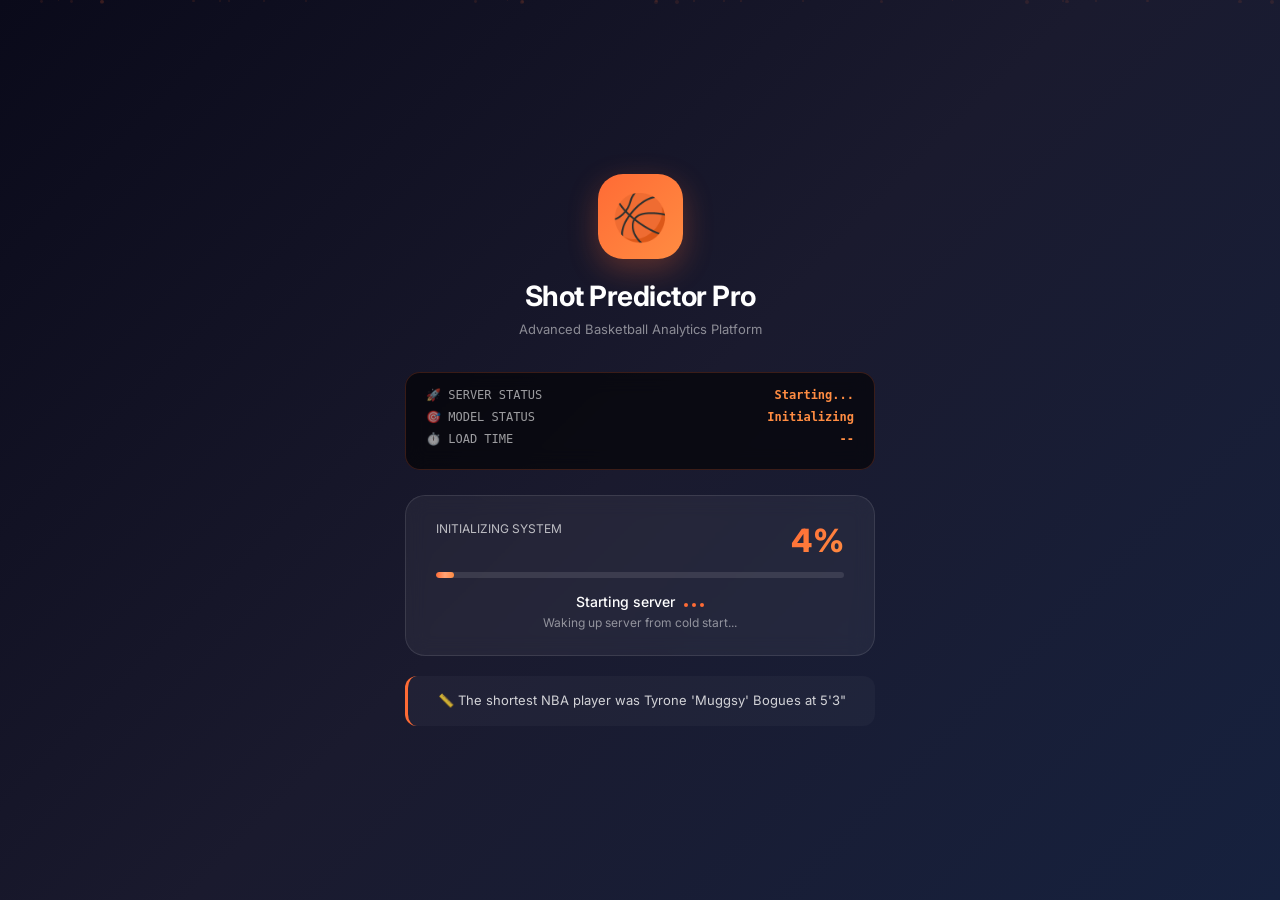
==== commit 8434a47e: "Update loading.html" ====
--- a/templates/loading.html
+++ b/templates/loading.html
@@ -26,44 +26,33 @@
             overflow: hidden;
         }
 
-        /* Terminal-style background effect */
-        .terminal-bg {
+        .bg-particles {
             position: absolute;
             width: 100%;
             height: 100%;
-            background: 
-                repeating-linear-gradient(
-                    0deg,
-                    transparent,
-                    transparent 2px,
-                    rgba(0, 255, 0, 0.03) 2px,
-                    rgba(0, 255, 0, 0.03) 4px
-                );
-            pointer-events: none;
-        }
-
-        /* Animated grid */
-        .grid {
+            overflow: hidden;
+        }
+
+        .particle {
             position: absolute;
-            width: 100%;
-            height: 100%;
-            background-image: 
-                linear-gradient(rgba(255,107,53,0.05) 1px, transparent 1px),
-                linear-gradient(90deg, rgba(255,107,53,0.05) 1px, transparent 1px);
-            background-size: 30px 30px;
-            animation: gridMove 20s linear infinite;
-        }
-
-        @keyframes gridMove {
+            background: rgba(255, 107, 53, 0.1);
+            border-radius: 50%;
+            animation: float linear infinite;
+        }
+
+        @keyframes float {
             0% {
-                transform: translate(0, 0);
-            }
+                transform: translateY(100vh) rotate(0deg);
+                opacity: 0;
+            }
+            10% { opacity: 0.5; }
+            90% { opacity: 0.5; }
             100% {
-                transform: translate(30px, 30px);
-            }
-        }
-
-        /* Main container */
+                transform: translateY(-100vh) rotate(360deg);
+                opacity: 0;
+            }
+        }
+
         .loading-container {
             position: relative;
             z-index: 2;
@@ -85,20 +74,14 @@
             }
         }
 
-        /* Brand section */
         .brand {
             margin-bottom: 35px;
-        }
-
-        .logo-wrapper {
-            margin-bottom: 20px;
-            position: relative;
-            display: inline-block;
         }
 
         .logo {
             width: 85px;
             height: 85px;
+            margin: 0 auto 20px;
             background: linear-gradient(135deg, #FF6B35, #FF8C42);
             border-radius: 25px;
             display: flex;
@@ -110,37 +93,8 @@
         }
 
         @keyframes logoGlow {
-            0%, 100% {
-                box-shadow: 0 10px 30px rgba(255, 107, 53, 0.3);
-            }
-            50% {
-                box-shadow: 0 15px 40px rgba(255, 107, 53, 0.6);
-            }
-        }
-
-        .logo-pulse {
-            position: absolute;
-            top: 50%;
-            left: 50%;
-            width: 120px;
-            height: 120px;
-            background: rgba(255, 107, 53, 0.2);
-            border-radius: 50%;
-            transform: translate(-50%, -50%);
-            animation: pulseRing 1.5s ease-out infinite;
-        }
-
-        @keyframes pulseRing {
-            0% {
-                width: 85px;
-                height: 85px;
-                opacity: 0.5;
-            }
-            100% {
-                width: 150px;
-                height: 150px;
-                opacity: 0;
-            }
+            0%, 100% { box-shadow: 0 10px 30px rgba(255, 107, 53, 0.3); }
+            50% { box-shadow: 0 15px 40px rgba(255, 107, 53, 0.6); }
         }
 
         .brand h1 {
@@ -154,10 +108,8 @@
         .brand p {
             color: rgba(255,255,255,0.5);
             font-size: 13px;
-            font-weight: 400;
-        }
-
-        /* Server status card */
+        }
+
         .server-status {
             background: rgba(0, 0, 0, 0.6);
             backdrop-filter: blur(10px);
@@ -165,12 +117,11 @@
             padding: 15px 20px;
             margin-bottom: 25px;
             border: 1px solid rgba(255, 107, 53, 0.2);
-            font-family: 'Courier New', monospace;
+            font-family: monospace;
         }
 
         .status-line {
             display: flex;
-            align-items: center;
             justify-content: space-between;
             margin-bottom: 8px;
             font-size: 12px;
@@ -179,25 +130,21 @@
         .status-label {
             color: rgba(255,255,255,0.6);
             text-transform: uppercase;
-            letter-spacing: 1px;
         }
 
         .status-value {
+            color: #FF8C42;
+            font-weight: 600;
+        }
+
+        .status-value.success {
             color: #4CAF50;
-            font-weight: 600;
-        }
-
-        .status-value.loading {
-            color: #FF8C42;
-            animation: blink 1s infinite;
-        }
-
-        @keyframes blink {
-            0%, 100% { opacity: 1; }
-            50% { opacity: 0.5; }
-        }
-
-        /* Progress section */
+        }
+
+        .status-value.error {
+            color: #f44336;
+        }
+
         .progress-section {
             background: rgba(255,255,255,0.05);
             backdrop-filter: blur(10px);
@@ -212,10 +159,8 @@
             justify-content: space-between;
             margin-bottom: 12px;
             font-size: 12px;
-            font-weight: 500;
             color: rgba(255,255,255,0.7);
             text-transform: uppercase;
-            letter-spacing: 0.5px;
         }
 
         .progress-bar-container {
@@ -232,7 +177,7 @@
             height: 100%;
             background: linear-gradient(90deg, #FF6B35, #FF8C42);
             border-radius: 10px;
-            transition: width 0.3s cubic-bezier(0.4, 0, 0.2, 1);
+            transition: width 0.3s ease;
             position: relative;
         }
 
@@ -243,10 +188,7 @@
             left: 0;
             bottom: 0;
             right: 0;
-            background: linear-gradient(90deg, 
-                transparent, 
-                rgba(255,255,255,0.3), 
-                transparent);
+            background: linear-gradient(90deg, transparent, rgba(255,255,255,0.3), transparent);
             animation: shimmer 1.5s infinite;
         }
 
@@ -276,46 +218,26 @@
             color: transparent;
         }
 
-        /* Console log simulation */
-        .console-logs {
-            background: rgba(0, 0, 0, 0.8);
-            border-radius: 12px;
-            padding: 15px;
+        .retry-button {
             margin-top: 20px;
-            text-align: left;
-            font-family: 'Courier New', monospace;
-            font-size: 11px;
-            max-height: 150px;
-            overflow-y: auto;
-            border: 1px solid rgba(255,107,53,0.3);
-        }
-
-        .log-entry {
-            color: #4CAF50;
-            margin-bottom: 5px;
-            padding-left: 10px;
-            border-left: 2px solid #FF6B35;
-            opacity: 0;
-            animation: logFadeIn 0.3s ease-out forwards;
-        }
-
-        @keyframes logFadeIn {
-            from {
-                opacity: 0;
-                transform: translateX(-10px);
-            }
-            to {
-                opacity: 1;
-                transform: translateX(0);
-            }
-        }
-
-        .log-time {
-            color: rgba(255,255,255,0.4);
-            margin-right: 10px;
-        }
-
-        /* Facts section */
+            padding: 10px 20px;
+            background: rgba(255,107,53,0.2);
+            border: 1px solid #FF6B35;
+            border-radius: 10px;
+            color: #FF6B35;
+            font-size: 14px;
+            font-weight: 600;
+            cursor: pointer;
+            transition: all 0.3s ease;
+            display: inline-block;
+        }
+
+        .retry-button:hover {
+            background: #FF6B35;
+            color: white;
+            transform: translateY(-2px);
+        }
+
         .facts-section {
             margin-top: 20px;
             padding: 15px;
@@ -327,11 +249,9 @@
         .fact-text {
             color: rgba(255,255,255,0.8);
             font-size: 13px;
-            font-weight: 400;
             line-height: 1.5;
         }
 
-        /* Loading dots */
         .loading-dots {
             display: inline-flex;
             gap: 4px;
@@ -343,7 +263,7 @@
             height: 4px;
             background: #FF6B35;
             border-radius: 50%;
-            animation: dotPulse 1.4s ease-in-out infinite;
+            animation: dotPulse 1.4s infinite;
         }
 
         .loading-dots span:nth-child(2) { animation-delay: 0.2s; }
@@ -354,17 +274,15 @@
             50% { opacity: 1; transform: scale(1.2); }
         }
 
-        /* Fade out */
         .fade-out {
             animation: fadeOutPage 0.6s ease-out forwards;
         }
 
         @keyframes fadeOutPage {
-            from { opacity: 1; visibility: visible; }
+            from { opacity: 1; }
             to { opacity: 0; visibility: hidden; }
         }
 
-        /* Responsive */
         @media (max-width: 768px) {
             .loading-container { padding: 20px; }
             .progress-section { padding: 20px; }
@@ -375,32 +293,27 @@
     </style>
 </head>
 <body>
-    <div class="terminal-bg"></div>
-    <div class="grid"></div>
+    <div class="bg-particles" id="particles"></div>
 
     <div class="loading-container" id="loadingContainer">
         <div class="brand">
-            <div class="logo-wrapper">
-                <div class="logo-pulse"></div>
-                <div class="logo">🏀</div>
-            </div>
+            <div class="logo">🏀</div>
             <h1>Shot Predictor Pro</h1>
             <p>Advanced Basketball Analytics Platform</p>
         </div>
 
-        <!-- Render-style server status -->
         <div class="server-status">
             <div class="status-line">
                 <span class="status-label">🚀 SERVER STATUS</span>
-                <span class="status-value" id="serverStatus">PROVISIONING</span>
-            </div>
-            <div class="status-line">
-                <span class="status-label">⚡ RENDER INSTANCE</span>
-                <span class="status-value" id="instanceStatus">WAKING UP...</span>
+                <span class="status-value" id="serverStatus">Starting...</span>
             </div>
             <div class="status-line">
                 <span class="status-label">🎯 MODEL STATUS</span>
-                <span class="status-value" id="modelStatus">INITIALIZING</span>
+                <span class="status-value" id="modelStatus">Initializing</span>
+            </div>
+            <div class="status-line">
+                <span class="status-label">⏱️ LOAD TIME</span>
+                <span class="status-value" id="loadTime">--</span>
             </div>
         </div>
 
@@ -413,22 +326,15 @@
                 <div class="progress-bar" id="progressBar"></div>
             </div>
             <div class="status-text" id="statusText">
-                Connecting to Render servers
+                Starting server
                 <div class="loading-dots"><span></span><span></span><span></span></div>
             </div>
-            <div class="status-subtext" id="statusSubtext">Allocating compute resources...</div>
-        </div>
-
-        <!-- Console-style logs -->
-        <div class="console-logs" id="consoleLogs">
-            <div class="log-entry">
-                <span class="log-time">[12:25:12]</span> INCOMING HTTP REQUEST DETECTED...
-            </div>
+            <div class="status-subtext" id="statusSubtext">Preparing your experience...</div>
         </div>
 
         <div class="facts-section">
             <div class="fact-text" id="factText">
-                ⚡ Loading interesting basketball facts...
+                ⚡ Loading interesting facts...
             </div>
         </div>
     </div>
@@ -436,79 +342,42 @@
     <script>
         const basketballFacts = [
             { fact: "The NBA three-point line is 23.75 feet from the basket at its furthest point", icon: "🎯" },
-            { fact: "Michael Jordan scored 63 points in a playoff game against the Celtics (1986)", icon: "👑" },
-            { fact: "Stephen Curry made 402 three-pointers in a single season (2015-16)", icon: "🏆" },
-            { fact: "The fastest triple-double was achieved by Nikola Jokić in 14 minutes and 33 seconds", icon: "⚡" },
+            { fact: "Michael Jordan scored 63 points in a playoff game against the Celtics", icon: "👑" },
+            { fact: "Stephen Curry made 402 three-pointers in a single season", icon: "🏆" },
             { fact: "Wilt Chamberlain once averaged 50.4 points per game for an entire season", icon: "💯" },
             { fact: "LeBron James is the all-time leading scorer in NBA history", icon: "👑" },
             { fact: "The shortest NBA player was Tyrone 'Muggsy' Bogues at 5'3\"", icon: "📏" },
-            { fact: "Kobe Bryant scored 81 points in a single game (2nd most all-time)", icon: "🐍" }
+            { fact: "Kobe Bryant scored 81 points in a single game", icon: "🐍" },
+            { fact: "The record for most assists in a game is 30 by Scott Skiles", icon: "🎯" }
         ];
 
         let progress = 0;
-        let logs = [];
-        let logIndex = 0;
-        let serverCheckInterval;
+        let retryCount = 0;
+        let startTime = Date.now();
         
-        const renderLogs = [
-            "[12:25:12] INCOMING HTTP REQUEST DETECTED...",
-            "[12:25:15] SERVICE WAKING UP ...",
-            "[12:25:19] ALLOCATING COMPUTE RESOURCES ...",
-            "[12:25:22] PREPARING INSTANCE FOR INITIALIZATION ...",
-            "[12:25:26] STARTING THE INSTANCE ...",
-            "[12:25:32] ENVIRONMENT VARIABLES INJECTED ...",
-            "[12:25:34] FINALIZING STARTUP ...",
-            "[12:25:36] OPTIMIZING DEPLOYMENT ...",
-            "[12:25:38] LOADING ML MODEL ...",
-            "[12:25:42] MODEL INITIALIZED SUCCESSFULLY",
-            "[12:25:45] READY TO PREDICT!"
-        ];
-
         const progressBar = document.getElementById('progressBar');
         const statusText = document.getElementById('statusText');
         const statusSubtext = document.getElementById('statusSubtext');
         const loadingContainer = document.getElementById('loadingContainer');
         const factText = document.getElementById('factText');
         const percentageDisplay = document.getElementById('percentageDisplay');
-        const consoleLogs = document.getElementById('consoleLogs');
         const serverStatusSpan = document.getElementById('serverStatus');
-        const instanceStatusSpan = document.getElementById('instanceStatus');
         const modelStatusSpan = document.getElementById('modelStatus');
-
-        function addLog(message) {
-            const logDiv = document.createElement('div');
-            logDiv.className = 'log-entry';
-            logDiv.innerHTML = message;
-            consoleLogs.appendChild(logDiv);
-            consoleLogs.scrollTop = consoleLogs.scrollHeight;
-        }
-
-        function addRenderLog(index) {
-            if (index < renderLogs.length) {
-                addLog(renderLogs[index]);
-                
-                // Update status based on log index
-                if (index === 1) instanceStatusSpan.textContent = "WAKING UP...";
-                if (index === 3) instanceStatusSpan.textContent = "INITIALIZING";
-                if (index === 5) serverStatusSpan.textContent = "STARTING";
-                if (index === 6) serverStatusSpan.textContent = "CONFIGURING";
-                if (index === 8) {
-                    modelStatusSpan.textContent = "LOADING";
-                    statusText.innerHTML = "Loading AI Model";
-                    statusSubtext.textContent = "Initializing neural networks...";
-                }
-                if (index === 9) {
-                    modelStatusSpan.textContent = "READY";
-                    modelStatusSpan.style.color = "#4CAF50";
-                }
-                if (index === 10) {
-                    serverStatusSpan.textContent = "ONLINE";
-                    instanceStatusSpan.textContent = "ACTIVE";
-                }
-                
-                return true;
-            }
-            return false;
+        const loadTimeSpan = document.getElementById('loadTime');
+
+        function createParticles() {
+            const particlesContainer = document.getElementById('particles');
+            for (let i = 0; i < 30; i++) {
+                const particle = document.createElement('div');
+                particle.className = 'particle';
+                const size = Math.random() * 3 + 1;
+                particle.style.width = `${size}px`;
+                particle.style.height = `${size}px`;
+                particle.style.left = `${Math.random() * 100}%`;
+                particle.style.animationDuration = `${Math.random() * 10 + 8}s`;
+                particle.style.animationDelay = `${Math.random() * 5}s`;
+                particlesContainer.appendChild(particle);
+            }
         }
 
         function showRandomFact() {
@@ -517,114 +386,126 @@
             factText.innerHTML = `${fact.icon} ${fact.fact}`;
         }
 
-        async function checkServerStatus() {
-            try {
-                const response = await fetch('/api/status');
-                const data = await response.json();
-                
-                if (data.model_ready) {
-                    modelStatusSpan.textContent = "LOADED";
-                    modelStatusSpan.style.color = "#4CAF50";
-                    return true;
-                } else if (data.status === 'loading') {
-                    modelStatusSpan.textContent = "LOADING...";
-                    modelStatusSpan.className = "status-value loading";
-                }
-                return false;
-            } catch (error) {
-                console.log("Server not ready yet");
-                return false;
-            }
-        }
-
-        async function initialize() {
-            showRandomFact();
-            const factInterval = setInterval(showRandomFact, 4000);
-            
-            // Add Render-style logs sequentially
-            let logCounter = 0;
-            const logInterval = setInterval(() => {
-                if (logCounter < renderLogs.length) {
-                    addRenderLog(logCounter);
-                    logCounter++;
-                    
-                    // Update progress
-                    progress = (logCounter / renderLogs.length) * 90;
-                    updateProgress(progress);
-                } else {
-                    clearInterval(logInterval);
-                }
-            }, 800);
-            
-            // Check server status periodically
-            serverCheckInterval = setInterval(async () => {
-                const isReady = await checkServerStatus();
-                if (isReady) {
-                    clearInterval(serverCheckInterval);
-                }
-            }, 1000);
-            
-            try {
-                // Wait for model to be ready via API
-                const response = await fetch('/api/initialize');
-                const data = await response.json();
-                
-                clearInterval(logInterval);
-                clearInterval(factInterval);
-                clearInterval(serverCheckInterval);
-                
-                if (data.status === 'success') {
-                    // Complete the progress
-                    let complete = progress;
-                    const completeInterval = setInterval(() => {
-                        complete += 2;
-                        updateProgress(complete);
-                        if (complete >= 100) {
-                            clearInterval(completeInterval);
-                            statusText.innerHTML = "Ready! Launching application...";
-                            statusSubtext.textContent = "Redirecting to dashboard";
-                            
-                            setTimeout(() => {
-                                loadingContainer.classList.add('fade-out');
-                                setTimeout(() => {
-                                    window.location.href = '/?loaded=true';
-                                }, 600);
-                            }, 500);
-                        }
-                    }, 50);
-                } else {
-                    throw new Error(data.message);
-                }
-                
-            } catch (error) {
-                console.error('Initialization error:', error);
-                statusText.innerHTML = "Connection timeout";
-                statusSubtext.textContent = "Please refresh the page to try again";
-                modelStatusSpan.textContent = "ERROR";
-                modelStatusSpan.style.color = "#f44336";
-            }
-        }
-        
         function updateProgress(value) {
             const roundedValue = Math.floor(value);
             percentageDisplay.textContent = `${roundedValue}%`;
             progressBar.style.width = `${value}%`;
             
-            if (value < 25) {
-                statusSubtext.textContent = "Allocating compute resources...";
-            } else if (value < 50) {
-                statusSubtext.textContent = "Initializing environment...";
-            } else if (value < 75) {
-                statusSubtext.textContent = "Loading ML model...";
-            } else if (value < 95) {
-                statusSubtext.textContent = "Finalizing setup...";
+            if (value < 30) {
+                statusSubtext.textContent = "Waking up server from cold start...";
+            } else if (value < 60) {
+                statusSubtext.textContent = "Loading machine learning model...";
+            } else if (value < 90) {
+                statusSubtext.textContent = "Initializing prediction engine...";
+            } else {
+                statusSubtext.textContent = "Almost ready...";
+            }
+        }
+
+        async function checkModelStatus() {
+            try {
+                const response = await fetch('/api/status', {
+                    headers: { 'Cache-Control': 'no-cache' }
+                });
+                const data = await response.json();
+                
+                const elapsedTime = ((Date.now() - startTime) / 1000).toFixed(1);
+                loadTimeSpan.textContent = `${elapsedTime}s`;
+                
+                if (data.model_ready) {
+                    modelStatusSpan.textContent = "LOADED";
+                    modelStatusSpan.className = "status-value success";
+                    serverStatusSpan.textContent = "ONLINE";
+                    serverStatusSpan.className = "status-value success";
+                    return true;
+                } else if (data.status === 'error') {
+                    modelStatusSpan.textContent = "ERROR";
+                    modelStatusSpan.className = "status-value error";
+                    statusText.innerHTML = "Model loading failed";
+                    statusSubtext.textContent = data.error || "Please refresh the page";
+                    return false;
+                } else {
+                    modelStatusSpan.textContent = "LOADING...";
+                    modelStatusSpan.className = "status-value";
+                    serverStatusSpan.textContent = "INITIALIZING";
+                    return false;
+                }
+            } catch (error) {
+                console.log("Server not ready yet:", error);
+                return false;
+            }
+        }
+
+        async function initialize() {
+            createParticles();
+            showRandomFact();
+            const factInterval = setInterval(showRandomFact, 4000);
+            
+            // Animate progress bar while waiting
+            const progressInterval = setInterval(() => {
+                if (progress < 90) {
+                    progress += Math.random() * 5;
+                    progress = Math.min(progress, 90);
+                    updateProgress(progress);
+                }
+            }, 500);
+            
+            let isReady = false;
+            let attempts = 0;
+            const maxAttempts = 60; // 60 seconds max wait
+            
+            while (!isReady && attempts < maxAttempts) {
+                isReady = await checkModelStatus();
+                
+                if (!isReady) {
+                    attempts++;
+                    await new Promise(resolve => setTimeout(resolve, 1000));
+                    
+                    // Update status text based on attempts
+                    if (attempts > 10) {
+                        statusText.innerHTML = "Server is waking up (cold start)";
+                        statusSubtext.textContent = "This may take up to 60 seconds on free tier";
+                    } else if (attempts > 5) {
+                        statusText.innerHTML = "Loading model from disk";
+                        statusSubtext.textContent = "Please wait, model is being loaded...";
+                    }
+                }
+            }
+            
+            clearInterval(progressInterval);
+            clearInterval(factInterval);
+            
+            if (isReady) {
+                // Complete the progress
+                let complete = progress;
+                const completeInterval = setInterval(() => {
+                    complete += 2;
+                    updateProgress(complete);
+                    if (complete >= 100) {
+                        clearInterval(completeInterval);
+                        statusText.innerHTML = "Ready! Launching application...";
+                        statusSubtext.textContent = "Redirecting to dashboard";
+                        
+                        setTimeout(() => {
+                            loadingContainer.classList.add('fade-out');
+                            setTimeout(() => {
+                                window.location.href = '/?loaded=true';
+                            }, 600);
+                        }, 500);
+                    }
+                }, 50);
+            } else {
+                // Show retry button
+                statusText.innerHTML = "Connection timeout";
+                statusSubtext.innerHTML = 'The server is taking longer than expected. <br> <span class="retry-button" onclick="location.reload()">🔄 Retry Connection</span>';
+                statusSubtext.style.cursor = "pointer";
             }
         }
         
         // Handle page cache
         window.addEventListener('pageshow', function(event) {
             if (event.persisted) {
-                window.location.reload();
+                location.reload();
             }
         });
         
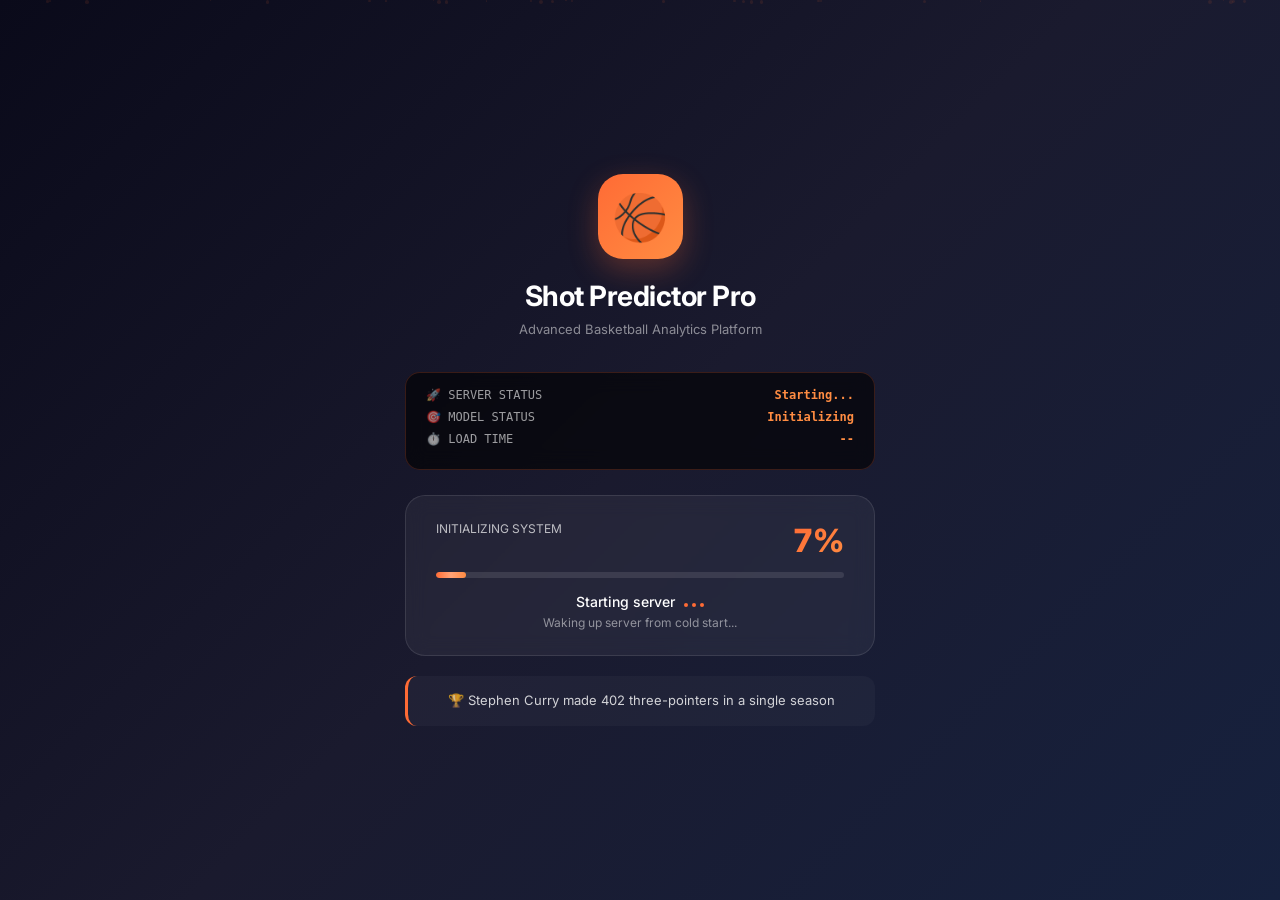
==== commit 6c7b5160: "Update loading.html" ====
--- a/templates/loading.html
+++ b/templates/loading.html
@@ -437,70 +437,77 @@
         }
 
         async function initialize() {
-            createParticles();
-            showRandomFact();
-            const factInterval = setInterval(showRandomFact, 4000);
+    console.log("=== LOADING SCREEN STARTED ===");
+    createParticles();
+    showRandomFact();
+    const factInterval = setInterval(showRandomFact, 4000);
+    
+    // Animate progress bar while waiting
+    const progressInterval = setInterval(() => {
+        if (progress < 90) {
+            progress += Math.random() * 5;
+            progress = Math.min(progress, 90);
+            updateProgress(progress);
+        }
+    }, 500);
+    
+    let isReady = false;
+    let attempts = 0;
+    const maxAttempts = 60; // 60 seconds max wait
+    
+    while (!isReady && attempts < maxAttempts) {
+        console.log(`Attempt ${attempts + 1}: Checking model status...`);
+        isReady = await checkModelStatus();
+        
+        if (!isReady) {
+            attempts++;
+            await new Promise(resolve => setTimeout(resolve, 1000));
             
-            // Animate progress bar while waiting
-            const progressInterval = setInterval(() => {
-                if (progress < 90) {
-                    progress += Math.random() * 5;
-                    progress = Math.min(progress, 90);
-                    updateProgress(progress);
-                }
-            }, 500);
-            
-            let isReady = false;
-            let attempts = 0;
-            const maxAttempts = 60; // 60 seconds max wait
-            
-            while (!isReady && attempts < maxAttempts) {
-                isReady = await checkModelStatus();
+            // Update status text based on attempts
+            if (attempts > 10) {
+                statusText.innerHTML = "Server is waking up (cold start)";
+                statusSubtext.textContent = "This may take up to 60 seconds on free tier";
+            } else if (attempts > 5) {
+                statusText.innerHTML = "Loading model from disk";
+                statusSubtext.textContent = "Please wait, model is being loaded...";
+            }
+        }
+    }
+    
+    clearInterval(progressInterval);
+    clearInterval(factInterval);
+    
+    if (isReady) {
+        console.log("✅ Model is ready! Starting redirect...");
+        // Complete the progress
+        let complete = progress;
+        const completeInterval = setInterval(() => {
+            complete += 2;
+            updateProgress(complete);
+            if (complete >= 100) {
+                clearInterval(completeInterval);
+                statusText.innerHTML = "Ready! Launching application...";
+                statusSubtext.textContent = "Redirecting to dashboard";
                 
-                if (!isReady) {
-                    attempts++;
-                    await new Promise(resolve => setTimeout(resolve, 1000));
-                    
-                    // Update status text based on attempts
-                    if (attempts > 10) {
-                        statusText.innerHTML = "Server is waking up (cold start)";
-                        statusSubtext.textContent = "This may take up to 60 seconds on free tier";
-                    } else if (attempts > 5) {
-                        statusText.innerHTML = "Loading model from disk";
-                        statusSubtext.textContent = "Please wait, model is being loaded...";
-                    }
-                }
-            }
-            
-            clearInterval(progressInterval);
-            clearInterval(factInterval);
-            
-            if (isReady) {
-                // Complete the progress
-                let complete = progress;
-                const completeInterval = setInterval(() => {
-                    complete += 2;
-                    updateProgress(complete);
-                    if (complete >= 100) {
-                        clearInterval(completeInterval);
-                        statusText.innerHTML = "Ready! Launching application...";
-                        statusSubtext.textContent = "Redirecting to dashboard";
-                        
-                        setTimeout(() => {
-                            loadingContainer.classList.add('fade-out');
-                            setTimeout(() => {
-                                window.location.href = '/?loaded=true';
-                            }, 600);
-                        }, 500);
-                    }
-                }, 50);
-            } else {
-                // Show retry button
-                statusText.innerHTML = "Connection timeout";
-                statusSubtext.innerHTML = 'The server is taking longer than expected. <br> <span class="retry-button" onclick="location.reload()">🔄 Retry Connection</span>';
-                statusSubtext.style.cursor = "pointer";
-            }
-        }
+                console.log("🔄 Redirecting to /?loaded=true");
+                setTimeout(() => {
+                    loadingContainer.classList.add('fade-out');
+                    setTimeout(() => {
+                        // Use window.location.assign for better debugging
+                        console.log("🚀 Executing redirect now...");
+                        window.location.assign('/?loaded=true');
+                    }, 600);
+                }, 500);
+            }
+        }, 50);
+    } else {
+        console.log("❌ Timeout - model not ready");
+        // Show retry button
+        statusText.innerHTML = "Connection timeout";
+        statusSubtext.innerHTML = 'The server is taking longer than expected. <br> <span class="retry-button" onclick="location.reload()">🔄 Retry Connection</span>';
+        statusSubtext.style.cursor = "pointer";
+    }
+}
         
         // Handle page cache
         window.addEventListener('pageshow', function(event) {
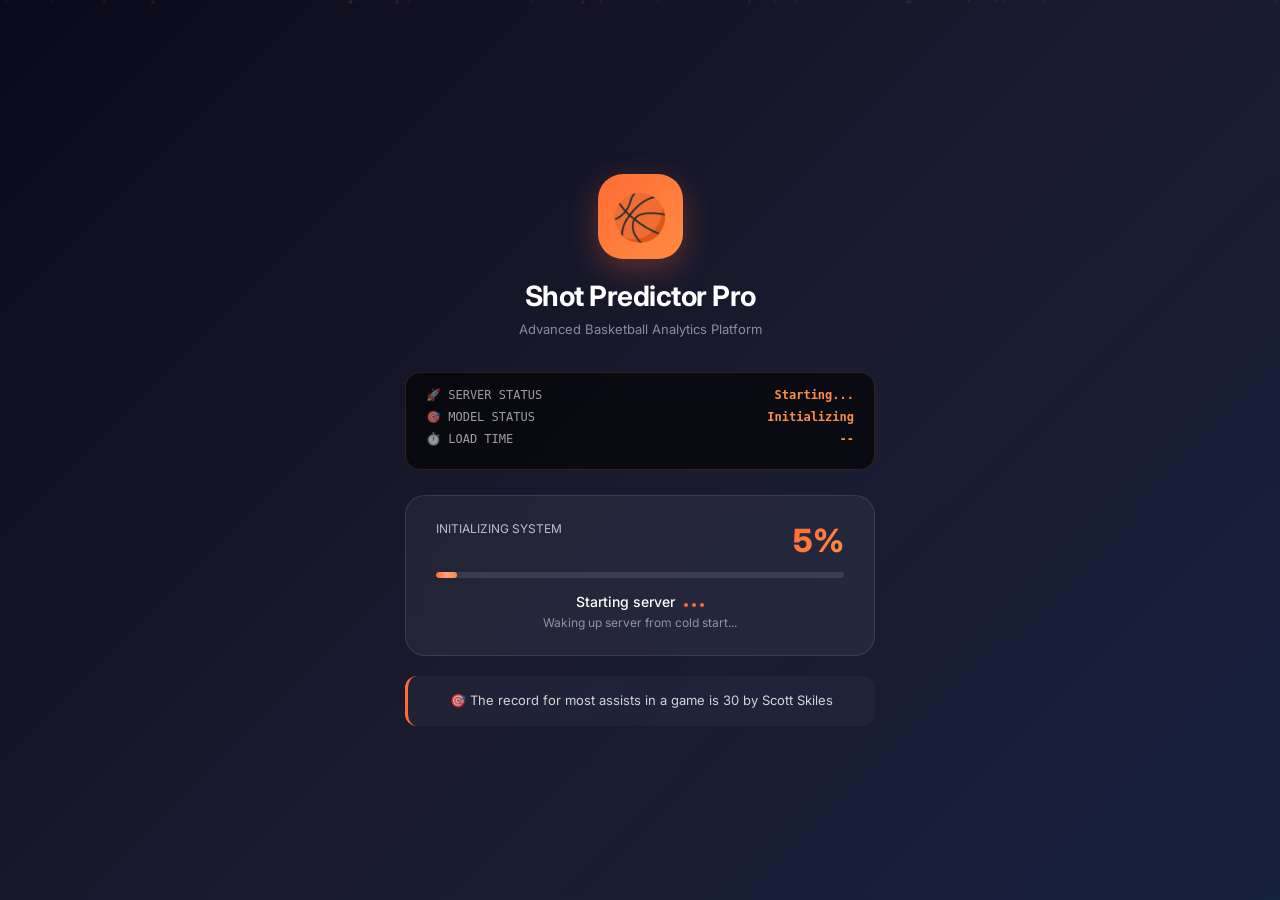
==== commit be419cf6: "Update loading.html" ====
--- a/templates/loading.html
+++ b/templates/loading.html
@@ -403,39 +403,46 @@
         }
 
         async function checkModelStatus() {
-            try {
-                const response = await fetch('/api/status', {
-                    headers: { 'Cache-Control': 'no-cache' }
-                });
-                const data = await response.json();
-                
-                const elapsedTime = ((Date.now() - startTime) / 1000).toFixed(1);
-                loadTimeSpan.textContent = `${elapsedTime}s`;
-                
-                if (data.model_ready) {
-                    modelStatusSpan.textContent = "LOADED";
-                    modelStatusSpan.className = "status-value success";
-                    serverStatusSpan.textContent = "ONLINE";
-                    serverStatusSpan.className = "status-value success";
-                    return true;
-                } else if (data.status === 'error') {
-                    modelStatusSpan.textContent = "ERROR";
-                    modelStatusSpan.className = "status-value error";
-                    statusText.innerHTML = "Model loading failed";
-                    statusSubtext.textContent = data.error || "Please refresh the page";
-                    return false;
-                } else {
-                    modelStatusSpan.textContent = "LOADING...";
-                    modelStatusSpan.className = "status-value";
-                    serverStatusSpan.textContent = "INITIALIZING";
-                    return false;
-                }
-            } catch (error) {
-                console.log("Server not ready yet:", error);
-                return false;
-            }
-        }
-
+    try {
+        const response = await fetch('/api/status', {
+            headers: { 'Cache-Control': 'no-cache' }
+        });
+        const data = await response.json();
+        
+        const elapsedTime = ((Date.now() - startTime) / 1000).toFixed(1);
+        loadTimeSpan.textContent = `${elapsedTime}s`;
+        
+        // Show if using mock model
+        if (data.using_mock) {
+            console.log("⚠️ Using mock model for testing");
+            statusSubtext.textContent = "Using test model (model.pkl not found)";
+        }
+        
+        if (data.model_ready) {
+            modelStatusSpan.textContent = "LOADED";
+            modelStatusSpan.className = "status-value success";
+            serverStatusSpan.textContent = "ONLINE";
+            serverStatusSpan.className = "status-value success";
+            console.log("✅ Model is ready!", data.using_mock ? "(Mock model)" : "(Real model)");
+            return true;
+        } else if (data.status === 'error') {
+            modelStatusSpan.textContent = "ERROR";
+            modelStatusSpan.className = "status-value error";
+            statusText.innerHTML = "Model loading failed";
+            statusSubtext.textContent = data.error || "Please refresh the page";
+            return false;
+        } else {
+            modelStatusSpan.textContent = "LOADING...";
+            modelStatusSpan.className = "status-value";
+            serverStatusSpan.textContent = "INITIALIZING";
+            console.log("⏳ Model still loading...", data.status);
+            return false;
+        }
+    } catch (error) {
+        console.log("Server not ready yet:", error);
+        return false;
+    }
+}
         async function initialize() {
     console.log("=== LOADING SCREEN STARTED ===");
     createParticles();
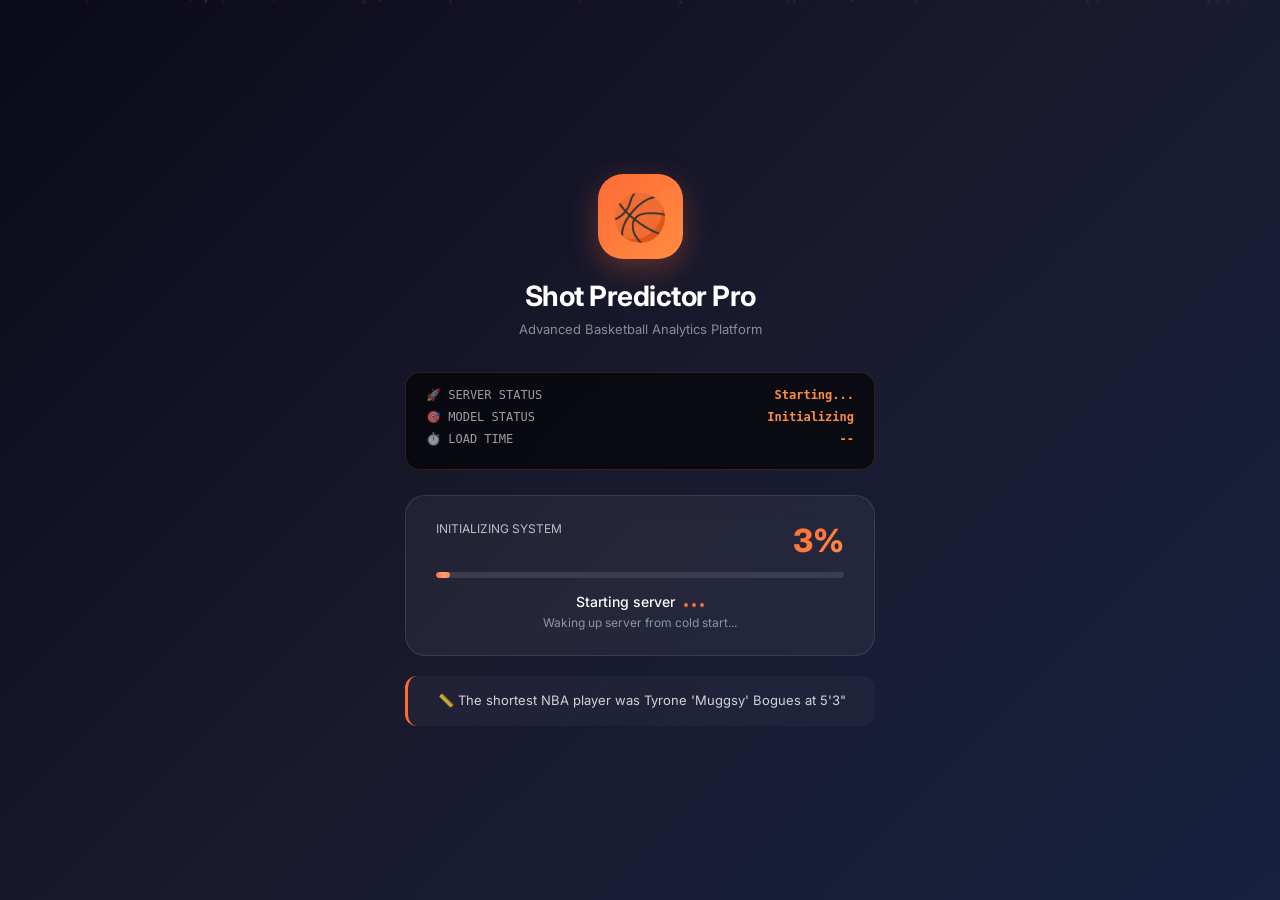
==== commit 0285bef3: "Update loading.html" ====
--- a/templates/loading.html
+++ b/templates/loading.html
@@ -460,7 +460,7 @@
     
     let isReady = false;
     let attempts = 0;
-    const maxAttempts = 60; // 60 seconds max wait
+    const maxAttempts = 10; // 60 seconds max wait
     
     while (!isReady && attempts < maxAttempts) {
         console.log(`Attempt ${attempts + 1}: Checking model status...`);
